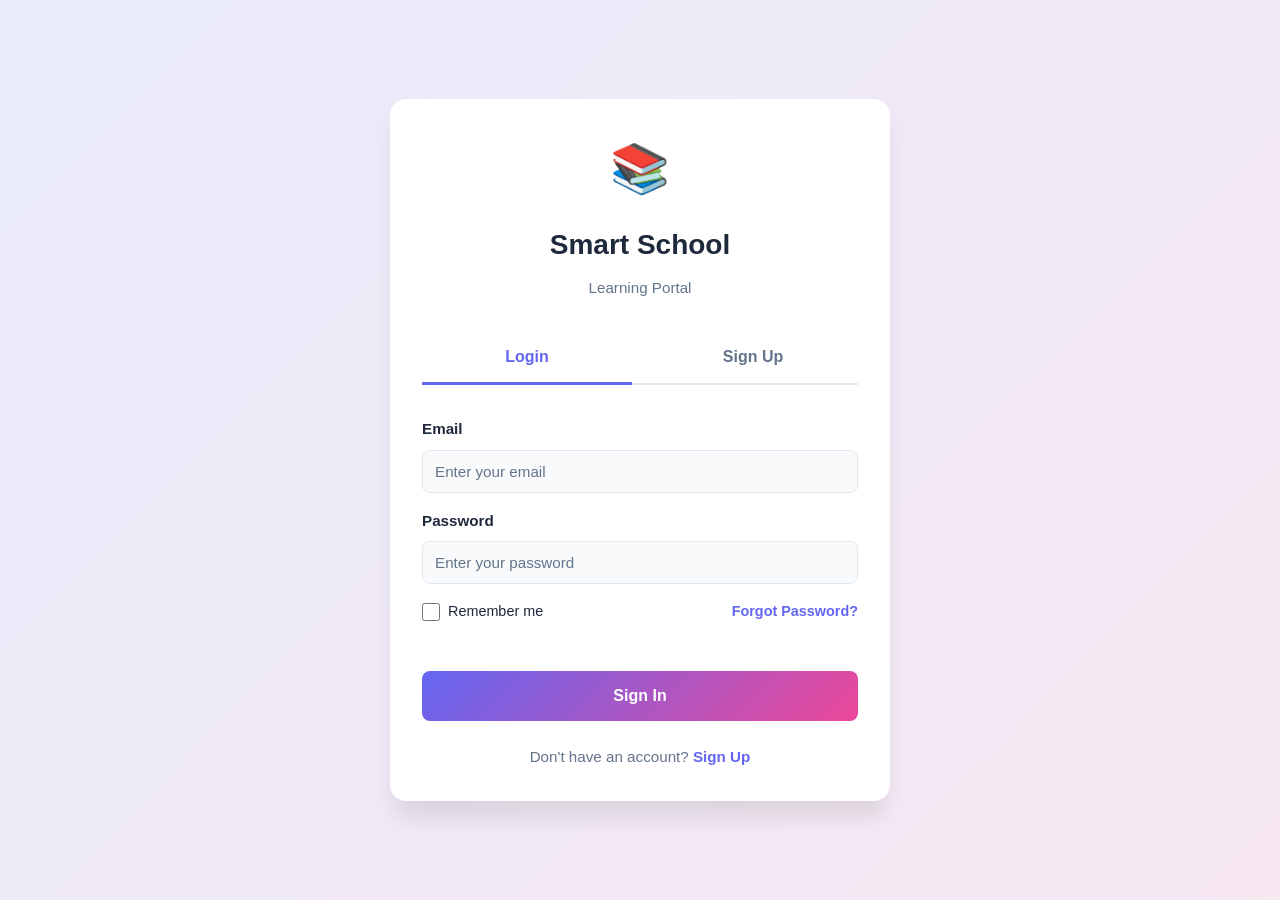
==== index.html @ 907ac9b9 "Add files via upload" ====
<!DOCTYPE html>
<html lang="en">
<head>
    <meta charset="UTF-8">
    <meta name="viewport" content="width=device-width, initial-scale=1.0">
    <title>Smart School Learning Portal</title>
    
    <!-- CSS Files -->
    <link rel="stylesheet" href="css/main.css">
    <link rel="stylesheet" href="css/theme.css">
    <link rel="stylesheet" href="css/animation.css">
    <link rel="stylesheet" href="css/responsive.css">
    <link rel="stylesheet" href="css/gallery.css">
    <link rel="stylesheet" href="css/games.css">
    <link rel="stylesheet" href="css/login.css">
</head>
<body class="theme-light">
    <!-- Header -->
    <header>
        <div class="header-container">
            <a href="index.html" class="logo-section">
                <div class="logo-icon">📚</div>
                <h1 data-i18n="header.schoolName">Smart Learning Portal</h1>
            </a>

            <div class="header-middle">
                <input type="text" class="search-box" placeholder="Search..." data-i18n="header.search" />
            </div>

            <div class="header-selectors">
                <select class="selector" id="languageSelect" data-i18n="header.language">
                    <option value="english">English</option>
                    <option value="tamil">Tamil</option>
                    <option value="french">Français</option>
                    <option value="hindi">हिंदी</option>
                </select>
                <select class="selector" id="countrySelect" data-i18n="header.country">
                    <option value="india">India</option>
                    <option value="usa">USA</option>
                    <option value="uk">UK</option>
                </select>
                <select class="selector" id="themeSelect" data-i18n="header.theme">
                    <option value="light">Light</option>
                    <option value="dark">Dark</option>
                    <option value="school">School</option>
                    <option value="nature">Nature</option>
                    <option value="space">Space</option>
                    <option value="cartoon">Cartoon</option>
                    <option value="rainbow">Rainbow</option>
                </select>
            </div>

            <div class="header-actions">
                <button class="action-btn" data-notification title="Notifications">🔔
                    <span class="notification-badge">3</span>
                </button>
                <button class="action-btn" data-profile title="Profile">👤</button>
                <button class="action-btn" title="Settings">⚙️</button>
            </div>

            <button class="hamburger-menu">
                <span></span>
                <span></span>
                <span></span>
            </button>
        </div>
    </header>

    <!-- Main Content -->
    <main>
        <!-- Welcome Section -->
        <section class="card mb-4 animate-fade-in" style="background: linear-gradient(135deg, var(--primary-color), var(--secondary-color)); color: white;">
            <div class="flex-between">
                <div>
                    <h2 data-i18n="home.welcome">Welcome</h2>
                    <p data-i18n="home.greeting">Good Morning!</p>
                    <p data-i18n="home.quote" style="font-size: 0.95rem; margin-top: 1rem; font-style: italic;"></p>
                </div>
                <div style="font-size: 4rem;">🎓</div>
            </div>
        </section>

        <!-- Today's Stats -->
        <div class="grid-3 mb-4">
            <div class="card text-center">
                <div style="font-size: 2rem; margin-bottom: 0.5rem;">⏰</div>
                <h3 data-i18n="home.reminder">Today's Reminder</h3>
                <p style="font-size: 1.5rem; color: var(--primary-color); font-weight: 700;">5</p>
            </div>
            <div class="card text-center">
                <div style="font-size: 2rem; margin-bottom: 0.5rem;">🎮</div>
                <h3 data-i18n="home.progress">Your Progress</h3>
                <div class="progress" style="margin-top: 1rem;">
                    <div class="progress-bar" style="width: 65%;"></div>
                </div>
                <p style="font-size: 0.85rem; margin-top: 0.5rem; color: var(--text-secondary);">65%</p>
            </div>
            <div class="card text-center">
                <div style="font-size: 2rem; margin-bottom: 0.5rem;">🏆</div>
                <h3 data-i18n="cards.achievements">Achievements</h3>
                <p style="font-size: 1.5rem; color: var(--accent-color); font-weight: 700;">12</p>
            </div>
        </div>

        <!-- What Can I Do For You Section -->
        <h2 data-i18n="home.whatCanIDo" class="mb-3">What can I do for you?</h2>
        
        <div class="grid-auto">
            <!-- Quick Action Cards -->
            <div class="card stagger-item hover-lift">
                <div style="font-size: 2.5rem; margin-bottom: 1rem;">📝</div>
                <h3 data-i18n="cards.quiz">Quiz</h3>
                <p data-i18n="cards.game" style="color: var(--text-secondary); font-size: 0.9rem;">Test your knowledge</p>
                <a href="quiz.html" class="btn btn-primary" style="margin-top: 1rem; width: 100%;" data-i18n="common.start">Start</a>
            </div>

            <div class="card stagger-item hover-lift">
                <div style="font-size: 2.5rem; margin-bottom: 1rem;">🧩</div>
                <h3 data-i18n="cards.puzzle">Puzzle</h3>
                <p style="color: var(--text-secondary); font-size: 0.9rem;">Solve interesting puzzles</p>
                <a href="puzzle.html" class="btn btn-primary" style="margin-top: 1rem; width: 100%;" data-i18n="common.start">Start</a>
            </div>

            <div class="card stagger-item hover-lift">
                <div style="font-size: 2.5rem; margin-bottom: 1rem;">⚡</div>
                <h3 data-i18n="cards.rapidFire">Rapid Fire</h3>
                <p style="color: var(--text-secondary); font-size: 0.9rem;">Quick quick questions</p>
                <a href="rapidfire.html" class="btn btn-primary" style="margin-top: 1rem; width: 100%;" data-i18n="common.start">Start</a>
            </div>

            <div class="card stagger-item hover-lift">
                <div style="font-size: 2.5rem; margin-bottom: 1rem;">📷</div>
                <h3 data-i18n="cards.camera">Camera</h3>
                <p style="color: var(--text-secondary); font-size: 0.9rem;">Capture moments</p>
                <a href="camera.html" class="btn btn-primary" style="margin-top: 1rem; width: 100%;" data-i18n="common.open">Open</a>
            </div>

            <div class="card stagger-item hover-lift">
                <div style="font-size: 2.5rem; margin-bottom: 1rem;">🖼️</div>
                <h3 data-i18n="cards.gallery">Gallery</h3>
                <p style="color: var(--text-secondary); font-size: 0.9rem;">View your photos</p>
                <a href="gallery.html" class="btn btn-primary" style="margin-top: 1rem; width: 100%;" data-i18n="common.view">View</a>
            </div>

            <div class="card stagger-item hover-lift">
                <div style="font-size: 2.5rem; margin-bottom: 1rem;">📋</div>
                <h3 data-i18n="cards.reminder">Reminder</h3>
                <p style="color: var(--text-secondary); font-size: 0.9rem;">Manage tasks</p>
                <a href="reminder.html" class="btn btn-primary" style="margin-top: 1rem; width: 100%;" data-i18n="common.manage">Manage</a>
            </div>

            <div class="card stagger-item hover-lift">
                <div style="font-size: 2.5rem; margin-bottom: 1rem;">📚</div>
                <h3 data-i18n="cards.subjects">Subjects</h3>
                <p style="color: var(--text-secondary); font-size: 0.9rem;">Learn subjects</p>
                <a href="subjects.html" class="btn btn-primary" style="margin-top: 1rem; width: 100%;" data-i18n="common.explore">Explore</a>
            </div>

            <div class="card stagger-item hover-lift">
                <div style="font-size: 2.5rem; margin-bottom: 1rem;">⚙️</div>
                <h3 data-i18n="cards.settings">Settings</h3>
                <p style="color: var(--text-secondary); font-size: 0.9rem;">Customize experience</p>
                <a href="settings.html" class="btn btn-primary" style="margin-top: 1rem; width: 100%;" data-i18n="common.configure">Configure</a>
            </div>
        </div>
    </main>

    <!-- Floating Action Button -->
    <button class="fab" id="fabBtn">+</button>

    <!-- FAB Menu -->
    <div id="fabMenu" style="display: none; position: fixed; bottom: 100px; right: 20px; z-index: 40;">
        <button class="fab" style="background: rgba(99, 102, 241, 0.2); color: var(--primary-color); width: 45px; height: 45px; font-size: 1.2rem;" title="Camera">📷</button>
        <button class="fab" style="background: rgba(99, 102, 241, 0.2); color: var(--primary-color); width: 45px; height: 45px; font-size: 1.2rem; margin-top: 0.5rem;" title="Reminder">⏰</button>
        <button class="fab" style="background: rgba(99, 102, 241, 0.2); color: var(--primary-color); width: 45px; height: 45px; font-size: 1.2rem; margin-top: 0.5rem;" title="Quiz">📝</button>
    </div>

    <!-- Scripts -->
    <script src="js/utils.js"></script>
    <script src="js/validation.js"></script>
    <script src="js/storage.js"></script>
    <script src="js/app.js"></script>
    
    <script>
        // Initialize page with quote
        document.addEventListener('DOMContentLoaded', () => {
            document.querySelector('[data-i18n="home.quote"]').textContent = Utils.getRandomQuote();

            // Language selector
            document.getElementById('languageSelect').addEventListener('change', (e) => {
                if (window.portal) {
                    window.portal.applyLanguage(e.target.value);
                }
            });

            // Theme selector
            document.getElementById('themeSelect').addEventListener('change', (e) => {
                if (window.portal) {
                    window.portal.applyTheme(e.target.value);
                }
            });

            // Set current language and theme
            if (window.portal) {
                document.getElementById('languageSelect').value = window.portal.currentLanguage;
                document.getElementById('themeSelect').value = window.portal.currentTheme;
            }

            // FAB Toggle
            document.getElementById('fabBtn').addEventListener('click', () => {
                const fabMenu = document.getElementById('fabMenu');
                fabMenu.style.display = fabMenu.style.display === 'none' ? 'block' : 'none';
            });

            // Check if user is logged in
            const user = StorageManager.getUser();
            if (!user) {
                window.location.href = 'login.html';
            }
        });
    </script>
</body>
</html>
---- css/main.css ----
/* ============================================
   SMART SCHOOL LEARNING PORTAL - MAIN CSS
   ============================================ */

* {
  margin: 0;
  padding: 0;
  box-sizing: border-box;
}

:root {
  --primary-color: #6366f1;
  --secondary-color: #ec4899;
  --accent-color: #f59e0b;
  --success-color: #10b981;
  --danger-color: #ef4444;
  --warning-color: #f59e0b;
  --bg-color: #f8fafc;
  --card-bg: #ffffff;
  --text-primary: #1e293b;
  --text-secondary: #64748b;
  --border-color: #e2e8f0;
  --shadow-sm: 0 1px 2px 0 rgba(0, 0, 0, 0.05);
  --shadow-md: 0 4px 6px -1px rgba(0, 0, 0, 0.1);
  --shadow-lg: 0 10px 15px -3px rgba(0, 0, 0, 0.1);
  --shadow-xl: 0 20px 25px -5px rgba(0, 0, 0, 0.1);
  --transition: all 0.3s cubic-bezier(0.4, 0, 0.2, 1);
  --border-radius: 16px;
}

html {
  scroll-behavior: smooth;
  font-size: 16px;
}

body {
  font-family: 'Segoe UI', Tahoma, Geneva, Verdana, sans-serif;
  background-color: var(--bg-color);
  color: var(--text-primary);
  line-height: 1.6;
  overflow-x: hidden;
}

/* Scrollbar Styling */
::-webkit-scrollbar {
  width: 10px;
  height: 10px;
}

::-webkit-scrollbar-track {
  background: var(--bg-color);
}

::-webkit-scrollbar-thumb {
  background: var(--primary-color);
  border-radius: 5px;
}

::-webkit-scrollbar-thumb:hover {
  background: var(--secondary-color);
}

/* ========== Header Styles ========== */
header {
  position: sticky;
  top: 0;
  z-index: 100;
  background: linear-gradient(135deg, rgba(99, 102, 241, 0.95), rgba(236, 72, 153, 0.95));
  backdrop-filter: blur(10px);
  box-shadow: var(--shadow-lg);
  padding: 1rem 2rem;
}

.header-container {
  display: flex;
  justify-content: space-between;
  align-items: center;
  max-width: 1400px;
  margin: 0 auto;
  gap: 2rem;
}

.logo-section {
  display: flex;
  align-items: center;
  gap: 1rem;
  color: white;
  text-decoration: none;
}

.logo-section h1 {
  font-size: 1.5rem;
  font-weight: 700;
  margin: 0;
}

.logo-icon {
  width: 40px;
  height: 40px;
  background: rgba(255, 255, 255, 0.2);
  border-radius: 10px;
  display: flex;
  align-items: center;
  justify-content: center;
  font-size: 1.5rem;
}

.header-middle {
  flex: 1;
  display: flex;
  align-items: center;
  gap: 1.5rem;
}

.search-box {
  flex: 1;
  max-width: 400px;
  background: rgba(255, 255, 255, 0.15);
  border: 1px solid rgba(255, 255, 255, 0.3);
  border-radius: 8px;
  padding: 0.75rem 1rem;
  color: white;
  transition: var(--transition);
}

.search-box::placeholder {
  color: rgba(255, 255, 255, 0.7);
}

.search-box:focus {
  outline: none;
  background: rgba(255, 255, 255, 0.25);
  border-color: rgba(255, 255, 255, 0.5);
}

.header-selectors {
  display: flex;
  align-items: center;
  gap: 1rem;
  color: white;
}

.selector {
  background: rgba(255, 255, 255, 0.15);
  border: 1px solid rgba(255, 255, 255, 0.3);
  color: white;
  padding: 0.5rem 1rem;
  border-radius: 8px;
  cursor: pointer;
  transition: var(--transition);
}

.selector:hover {
  background: rgba(255, 255, 255, 0.25);
}

.header-actions {
  display: flex;
  align-items: center;
  gap: 1.5rem;
  color: white;
}

.action-btn {
  width: 40px;
  height: 40px;
  border-radius: 50%;
  background: rgba(255, 255, 255, 0.2);
  border: none;
  color: white;
  cursor: pointer;
  display: flex;
  align-items: center;
  justify-content: center;
  font-size: 1.2rem;
  transition: var(--transition);
  position: relative;
}

.action-btn:hover {
  background: rgba(255, 255, 255, 0.3);
  transform: scale(1.1);
}

.notification-badge {
  position: absolute;
  top: -5px;
  right: -5px;
  background: var(--danger-color);
  color: white;
  width: 24px;
  height: 24px;
  border-radius: 50%;
  display: flex;
  align-items: center;
  justify-content: center;
  font-size: 0.75rem;
  font-weight: 700;
}

.hamburger-menu {
  display: none;
  width: 40px;
  height: 40px;
  flex-direction: column;
  justify-content: space-around;
  cursor: pointer;
  background: rgba(255, 255, 255, 0.2);
  border: none;
  border-radius: 8px;
  color: white;
}

.hamburger-menu span {
  width: 24px;
  height: 2px;
  background: white;
  border-radius: 2px;
  transition: var(--transition);
}

/* ========== Main Content ========== */
main {
  max-width: 1400px;
  margin: 2rem auto;
  padding: 0 2rem;
}

/* ========== Card Styles ========== */
.card {
  background: var(--card-bg);
  border-radius: var(--border-radius);
  padding: 1.5rem;
  box-shadow: var(--shadow-md);
  transition: var(--transition);
  border: 1px solid var(--border-color);
  position: relative;
  overflow: hidden;
}

.card::before {
  content: '';
  position: absolute;
  top: 0;
  left: -100%;
  width: 100%;
  height: 100%;
  background: linear-gradient(90deg, transparent, rgba(255, 255, 255, 0.3), transparent);
  transition: left 0.5s ease;
}

.card:hover::before {
  left: 100%;
}

.card:hover {
  transform: translateY(-8px);
  box-shadow: var(--shadow-xl);
}

.card-title {
  font-size: 1.25rem;
  font-weight: 600;
  margin-bottom: 0.75rem;
  color: var(--text-primary);
}

.card-description {
  color: var(--text-secondary);
  font-size: 0.95rem;
  margin-bottom: 1rem;
}

.card-icon {
  font-size: 2rem;
  margin-bottom: 0.5rem;
}

/* ========== Button Styles ========== */
.btn {
  display: inline-flex;
  align-items: center;
  justify-content: center;
  gap: 0.5rem;
  padding: 0.75rem 1.5rem;
  border: none;
  border-radius: 8px;
  font-size: 0.95rem;
  font-weight: 600;
  cursor: pointer;
  transition: var(--transition);
  text-decoration: none;
}

.btn-primary {
  background: linear-gradient(135deg, var(--primary-color), var(--secondary-color));
  color: white;
  box-shadow: var(--shadow-md);
}

.btn-primary:hover {
  transform: translateY(-2px);
  box-shadow: var(--shadow-lg);
}

.btn-primary:active {
  transform: translateY(0);
}

.btn-secondary {
  background: var(--accent-color);
  color: white;
}

.btn-secondary:hover {
  background: darken(var(--accent-color), 10%);
}

.btn-outline {
  background: transparent;
  border: 2px solid var(--primary-color);
  color: var(--primary-color);
}

.btn-outline:hover {
  background: var(--primary-color);
  color: white;
}

.btn-danger {
  background: var(--danger-color);
  color: white;
}

.btn-danger:hover {
  background: darken(var(--danger-color), 10%);
}

.btn-success {
  background: var(--success-color);
  color: white;
}

.btn-success:hover {
  background: darken(var(--success-color), 10%);
}

.btn-disabled {
  background: var(--border-color);
  color: var(--text-secondary);
  cursor: not-allowed;
  opacity: 0.6;
}

/* ========== Input Styles ========== */
input, textarea, select {
  font-family: inherit;
  padding: 0.75rem;
  border: 1px solid var(--border-color);
  border-radius: 8px;
  transition: var(--transition);
  font-size: 0.95rem;
}

input:focus, textarea:focus, select:focus {
  outline: none;
  border-color: var(--primary-color);
  box-shadow: 0 0 0 3px rgba(99, 102, 241, 0.1);
}

input::placeholder, textarea::placeholder {
  color: var(--text-secondary);
}

/* ========== Grid Layouts ========== */
.grid-auto {
  display: grid;
  grid-template-columns: repeat(auto-fill, minmax(300px, 1fr));
  gap: 2rem;
}

.grid-2 {
  display: grid;
  grid-template-columns: repeat(2, 1fr);
  gap: 2rem;
}

.grid-3 {
  display: grid;
  grid-template-columns: repeat(3, 1fr);
  gap: 2rem;
}

.grid-4 {
  display: grid;
  grid-template-columns: repeat(4, 1fr);
  gap: 2rem;
}

/* ========== Flexbox Utilities ========== */
.flex-center {
  display: flex;
  align-items: center;
  justify-content: center;
}

.flex-between {
  display: flex;
  align-items: center;
  justify-content: space-between;
}

.flex-col {
  display: flex;
  flex-direction: column;
}

.gap-1 { gap: 0.5rem; }
.gap-2 { gap: 1rem; }
.gap-3 { gap: 1.5rem; }
.gap-4 { gap: 2rem; }

/* ========== Spacing Utilities ========== */
.mt-1 { margin-top: 0.5rem; }
.mt-2 { margin-top: 1rem; }
.mt-3 { margin-top: 1.5rem; }
.mt-4 { margin-top: 2rem; }

.mb-1 { margin-bottom: 0.5rem; }
.mb-2 { margin-bottom: 1rem; }
.mb-3 { margin-bottom: 1.5rem; }
.mb-4 { margin-bottom: 2rem; }

.p-1 { padding: 0.5rem; }
.p-2 { padding: 1rem; }
.p-3 { padding: 1.5rem; }
.p-4 { padding: 2rem; }

/* ========== Text Utilities ========== */
.text-center { text-align: center; }
.text-left { text-align: left; }
.text-right { text-align: right; }

.font-bold { font-weight: 700; }
.font-semibold { font-weight: 600; }
.font-medium { font-weight: 500; }

.text-sm { font-size: 0.875rem; }
.text-base { font-size: 1rem; }
.text-lg { font-size: 1.125rem; }
.text-xl { font-size: 1.25rem; }
.text-2xl { font-size: 1.5rem; }

.text-primary { color: var(--text-primary); }
.text-secondary { color: var(--text-secondary); }

/* ========== Container ========== */
.container {
  max-width: 1400px;
  margin: 0 auto;
  padding: 0 2rem;
}

/* ========== Loading Skeleton ========== */
.skeleton {
  background: linear-gradient(90deg, var(--border-color), var(--bg-color), var(--border-color));
  background-size: 200% 100%;
  animation: skeleton-loading 2s infinite;
  border-radius: 8px;
}

@keyframes skeleton-loading {
  0% { background-position: 200% 0; }
  100% { background-position: -200% 0; }
}

/* ========== Badge & Pills ========== */
.badge {
  display: inline-flex;
  align-items: center;
  justify-content: center;
  padding: 0.25rem 0.75rem;
  border-radius: 20px;
  font-size: 0.75rem;
  font-weight: 600;
  white-space: nowrap;
}

.badge-primary {
  background: rgba(99, 102, 241, 0.1);
  color: var(--primary-color);
}

.badge-success {
  background: rgba(16, 185, 129, 0.1);
  color: var(--success-color);
}

.badge-warning {
  background: rgba(245, 158, 11, 0.1);
  color: var(--warning-color);
}

.badge-danger {
  background: rgba(239, 68, 68, 0.1);
  color: var(--danger-color);
}

/* ========== Floating Action Button ========== */
.fab {
  width: 60px;
  height: 60px;
  border-radius: 50%;
  background: linear-gradient(135deg, var(--primary-color), var(--secondary-color));
  color: white;
  border: none;
  cursor: pointer;
  display: flex;
  align-items: center;
  justify-content: center;
  font-size: 1.5rem;
  box-shadow: var(--shadow-lg);
  position: fixed;
  bottom: 2rem;
  right: 2rem;
  z-index: 50;
  transition: var(--transition);
}

.fab:hover {
  transform: scale(1.1) translateY(-4px);
  box-shadow: var(--shadow-xl);
}

.fab:active {
  transform: scale(0.95);
}

/* ========== Modal ========== */
.modal {
  display: none;
  position: fixed;
  top: 0;
  left: 0;
  width: 100%;
  height: 100%;
  background: rgba(0, 0, 0, 0.5);
  z-index: 200;
  align-items: center;
  justify-content: center;
}

.modal.active {
  display: flex;
}

.modal-content {
  background: white;
  border-radius: var(--border-radius);
  padding: 2rem;
  max-width: 500px;
  width: 90%;
  box-shadow: var(--shadow-xl);
  position: relative;
  animation: modalSlideIn 0.3s ease;
}

@keyframes modalSlideIn {
  from {
    transform: translateY(-50px);
    opacity: 0;
  }
  to {
    transform: translateY(0);
    opacity: 1;
  }
}

.modal-header {
  display: flex;
  justify-content: space-between;
  align-items: center;
  margin-bottom: 1.5rem;
}

.modal-title {
  font-size: 1.5rem;
  font-weight: 700;
}

.modal-close {
  background: none;
  border: none;
  font-size: 1.5rem;
  cursor: pointer;
  color: var(--text-secondary);
  transition: var(--transition);
}

.modal-close:hover {
  color: var(--text-primary);
  transform: rotate(90deg);
}

/* ========== Responsive Tables ========== */
table {
  width: 100%;
  border-collapse: collapse;
  background: white;
  border-radius: var(--border-radius);
  overflow: hidden;
}

thead {
  background: var(--bg-color);
  font-weight: 600;
}

td, th {
  padding: 1rem;
  text-align: left;
  border-bottom: 1px solid var(--border-color);
}

tbody tr:hover {
  background: rgba(99, 102, 241, 0.05);
}

/* ========== Progress Bar ========== */
.progress {
  width: 100%;
  height: 8px;
  background: var(--border-color);
  border-radius: 4px;
  overflow: hidden;
}

.progress-bar {
  height: 100%;
  background: linear-gradient(90deg, var(--primary-color), var(--secondary-color));
  transition: width 0.3s ease;
  border-radius: 4px;
}

/* ========== Alerts ========== */
.alert {
  padding: 1rem;
  border-radius: 8px;
  margin-bottom: 1rem;
  display: flex;
  gap: 1rem;
  align-items: center;
}

.alert-info {
  background: rgba(59, 130, 246, 0.1);
  color: #1e40af;
  border-left: 4px solid #3b82f6;
}

.alert-success {
  background: rgba(16, 185, 129, 0.1);
  color: #065f46;
  border-left: 4px solid var(--success-color);
}

.alert-warning {
  background: rgba(245, 158, 11, 0.1);
  color: #7c2d12;
  border-left: 4px solid var(--warning-color);
}

.alert-danger {
  background: rgba(239, 68, 68, 0.1);
  color: #7f1d1d;
  border-left: 4px solid var(--danger-color);
}

/* ========== Hidden Elements ========== */
.hidden {
  display: none !important;
}

.invisible {
  visibility: hidden;
}

.sr-only {
  position: absolute;
  width: 1px;
  height: 1px;
  padding: 0;
  margin: -1px;
  overflow: hidden;
  clip: rect(0, 0, 0, 0);
  white-space: nowrap;
  border-width: 0;
}
---- css/theme.css ----
/* ============================================
   THEME COLORS AND STYLES
   ============================================ */

/* ========== LIGHT THEME (Default) ========== */
:root.theme-light {
  --primary-color: #6366f1;
  --secondary-color: #ec4899;
  --accent-color: #f59e0b;
  --success-color: #10b981;
  --danger-color: #ef4444;
  --warning-color: #f59e0b;
  --bg-color: #f8fafc;
  --card-bg: #ffffff;
  --text-primary: #1e293b;
  --text-secondary: #64748b;
  --border-color: #e2e8f0;
}

/* ========== DARK THEME ========== */
:root.theme-dark {
  --primary-color: #818cf8;
  --secondary-color: #f472b6;
  --accent-color: #fbbf24;
  --success-color: #34d399;
  --danger-color: #f87171;
  --warning-color: #fbbf24;
  --bg-color: #0f172a;
  --card-bg: #1e293b;
  --text-primary: #f1f5f9;
  --text-secondary: #cbd5e1;
  --border-color: #334155;
}

body.theme-dark {
  background: var(--bg-color);
  color: var(--text-primary);
}

body.theme-dark header {
  background: linear-gradient(135deg, rgba(129, 140, 248, 0.95), rgba(244, 114, 182, 0.95));
}

body.theme-dark .card {
  background: var(--card-bg);
  border-color: var(--border-color);
}

body.theme-dark input,
body.theme-dark textarea,
body.theme-dark select {
  background: rgba(255, 255, 255, 0.05);
  color: var(--text-primary);
  border-color: var(--border-color);
}

body.theme-dark input::placeholder,
body.theme-dark textarea::placeholder {
  color: var(--text-secondary);
}

/* ========== SCHOOL THEME (Blue + Yellow) ========== */
:root.theme-school {
  --primary-color: #0066cc;
  --secondary-color: #ffc107;
  --accent-color: #ffb300;
  --success-color: #00cc00;
  --danger-color: #ff0000;
  --warning-color: #ffc107;
  --bg-color: #f0f4f8;
  --card-bg: #ffffff;
  --text-primary: #003366;
  --text-secondary: #666666;
  --border-color: #cce0ff;
}

body.theme-school {
  background: linear-gradient(135deg, #f0f4f8, #e3f2fd);
}

body.theme-school header {
  background: linear-gradient(135deg, #0066cc, #0051a3);
}

/* ========== NATURE THEME (Green) ========== */
:root.theme-nature {
  --primary-color: #16a34a;
  --secondary-color: #84cc16;
  --accent-color: #65a30d;
  --success-color: #22c55e;
  --danger-color: #dc2626;
  --warning-color: #eab308;
  --bg-color: #f0fdf4;
  --card-bg: #ffffff;
  --text-primary: #14532d;
  --text-secondary: #4b5563;
  --border-color: #bbf7d0;
}

body.theme-nature {
  background: linear-gradient(135deg, #f0fdf4, #dcfce7);
}

body.theme-nature header {
  background: linear-gradient(135deg, #16a34a, #15803d);
  position: relative;
}

body.theme-nature header::before {
  content: '';
  position: absolute;
  top: 0;
  left: 0;
  right: 0;
  bottom: 0;
  background: radial-gradient(circle at 20% 50%, rgba(34, 197, 94, 0.3), transparent),
              radial-gradient(circle at 80% 80%, rgba(132, 204, 22, 0.2), transparent);
  pointer-events: none;
}

/* ========== SPACE THEME (Dark Blue + Stars) ========== */
:root.theme-space {
  --primary-color: #0ea5e9;
  --secondary-color: #06b6d4;
  --accent-color: #22d3ee;
  --success-color: #06b6d4;
  --danger-color: #f87171;
  --warning-color: #fbbf24;
  --bg-color: #0c2340;
  --card-bg: #1a365d;
  --text-primary: #e0f2fe;
  --text-secondary: #bae6fd;
  --border-color: #0369a1;
}

body.theme-space {
  background: linear-gradient(135deg, #0c2340, #1a365d);
  position: relative;
}

body.theme-space header {
  background: linear-gradient(135deg, #0ea5e9, #06b6d4);
}

/* Animated stars for space theme */
body.theme-space::before {
  content: '';
  position: fixed;
  top: 0;
  left: 0;
  width: 100%;
  height: 100%;
  background-image: 
    radial-gradient(2px 2px at 20px 30px, white, rgba(0,0,0,0)),
    radial-gradient(2px 2px at 60px 70px, white, rgba(0,0,0,0)),
    radial-gradient(1px 1px at 50px 50px, white, rgba(0,0,0,0)),
    radial-gradient(1px 1px at 130px 80px, white, rgba(0,0,0,0)),
    radial-gradient(2px 2px at 90px 10px, white, rgba(0,0,0,0));
  background-repeat: repeat;
  background-size: 200px 200px;
  pointer-events: none;
  z-index: 1;
  animation: twinkling 3s ease-in-out infinite;
}

@keyframes twinkling {
  0%, 100% { opacity: 0.1; }
  50% { opacity: 0.9; }
}

/* ========== CARTOON THEME (Bright Colors) ========== */
:root.theme-cartoon {
  --primary-color: #ff006e;
  --secondary-color: #00f5ff;
  --accent-color: #ffbe0b;
  --success-color: #8338ec;
  --danger-color: #ff006e;
  --warning-color: #ffbe0b;
  --bg-color: #fffacd;
  --card-bg: #ffffff;
  --text-primary: #ff006e;
  --text-secondary: #00f5ff;
  --border-color: #ffbe0b;
}

body.theme-cartoon {
  background: linear-gradient(135deg, #fffacd, #ffd60a);
}

body.theme-cartoon header {
  background: linear-gradient(135deg, #ff006e, #00f5ff);
}

body.theme-cartoon .card {
  border: 3px solid var(--border-color);
  box-shadow: 4px 4px 0px rgba(255, 190, 11, 0.3);
}

body.theme-cartoon .btn-primary {
  box-shadow: 4px 4px 0px rgba(255, 0, 110, 0.3);
}

/* ========== RAINBOW KIDS THEME ========== */
:root.theme-rainbow {
  --primary-color: #ff0080;
  --secondary-color: #ff8c00;
  --accent-color: #40e0d0;
  --success-color: #00ff00;
  --danger-color: #ff0000;
  --warning-color: #ff8c00;
  --bg-color: #fff5f7;
  --card-bg: #ffffff;
  --text-primary: #ff0080;
  --text-secondary: #ff8c00;
  --border-color: #40e0d0;
}

body.theme-rainbow {
  background: linear-gradient(135deg, 
    #ff0080 0%,
    #ff8c00 25%,
    #40e0d0 50%,
    #0080ff 75%,
    #ff0080 100%);
  background-size: 400% 400%;
  animation: gradientShift 15s ease infinite;
}

@keyframes gradientShift {
  0% { background-position: 0% 50%; }
  50% { background-position: 100% 50%; }
  100% { background-position: 0% 50%; }
}

body.theme-rainbow header {
  background: linear-gradient(90deg, 
    #ff0080,
    #ff8c00,
    #40e0d0,
    #0080ff);
}

/* ========== HIGH CONTRAST THEME ========== */
:root.theme-highcontrast {
  --primary-color: #000000;
  --secondary-color: #ffff00;
  --accent-color: #ffff00;
  --success-color: #00ff00;
  --danger-color: #ff0000;
  --warning-color: #ffff00;
  --bg-color: #ffffff;
  --card-bg: #ffffff;
  --text-primary: #000000;
  --text-secondary: #000000;
  --border-color: #000000;
}

body.theme-highcontrast {
  background: white;
}

body.theme-highcontrast * {
  border-width: 2px !important;
  border-color: black !important;
}

body.theme-highcontrast .card {
  border: 3px solid black;
}

body.theme-highcontrast .btn-primary {
  border: 3px solid black;
}

/* ========== THEME-SPECIFIC CARD STYLES ========== */
body.theme-nature .card {
  border: 2px solid var(--primary-color);
  background: linear-gradient(135deg, rgba(255,255,255,0.95), rgba(240, 253, 244, 0.95));
}

body.theme-space .card {
  border: 1px solid var(--primary-color);
  background: linear-gradient(135deg, rgba(26, 54, 93, 0.95), rgba(12, 35, 64, 0.95));
  box-shadow: 0 0 20px rgba(6, 182, 212, 0.3);
}

body.theme-space .card:hover {
  box-shadow: 0 0 30px rgba(6, 182, 212, 0.6);
}

body.theme-cartoon .card {
  background: linear-gradient(135deg, #ffffff, #fffacd);
}

body.theme-rainbow .card {
  border: 2px solid var(--primary-color);
  background: linear-gradient(135deg, rgba(255,255,255,0.98), rgba(255,255,255,0.98));
  box-shadow: 0 4px 15px rgba(255, 0, 128, 0.2);
}

/* ========== FONT SIZE ADJUSTMENTS ========== */
body.font-small {
  font-size: 14px;
}

body.font-medium {
  font-size: 16px;
}

body.font-large {
  font-size: 18px;
}

body.font-xlarge {
  font-size: 20px;
}

/* ========== ANIMATION SETTINGS ========== */
body.animations-disabled * {
  animation: none !important;
  transition: none !important;
}

/* ========== ACCESSIBILITY ========== */
body.high-contrast {
  filter: contrast(1.5);
}

body.reduced-motion {
  --transition: none;
}

@media (prefers-reduced-motion: reduce) {
  * {
    animation-duration: 0.01ms !important;
    animation-iteration-count: 1 !important;
    transition-duration: 0.01ms !important;
  }
}

/* ========== FOCUS INDICATORS ========== */
:focus-visible {
  outline: 3px solid var(--primary-color);
  outline-offset: 2px;
}

button:focus-visible,
a:focus-visible {
  outline: 3px dashed var(--primary-color);
  outline-offset: 2px;
}
---- css/animation.css ----
/* ============================================
   ANIMATIONS AND TRANSITIONS
   ============================================ */

/* ========== FADE ANIMATIONS ========== */
@keyframes fadeIn {
  from {
    opacity: 0;
  }
  to {
    opacity: 1;
  }
}

@keyframes fadeOut {
  from {
    opacity: 1;
  }
  to {
    opacity: 0;
  }
}

@keyframes fadeInUp {
  from {
    opacity: 0;
    transform: translateY(20px);
  }
  to {
    opacity: 1;
    transform: translateY(0);
  }
}

@keyframes fadeInDown {
  from {
    opacity: 0;
    transform: translateY(-20px);
  }
  to {
    opacity: 1;
    transform: translateY(0);
  }
}

@keyframes fadeInLeft {
  from {
    opacity: 0;
    transform: translateX(-20px);
  }
  to {
    opacity: 1;
    transform: translateX(0);
  }
}

@keyframes fadeInRight {
  from {
    opacity: 0;
    transform: translateX(20px);
  }
  to {
    opacity: 1;
    transform: translateX(0);
  }
}

/* ========== SLIDE ANIMATIONS ========== */
@keyframes slideInLeft {
  from {
    transform: translateX(-100%);
  }
  to {
    transform: translateX(0);
  }
}

@keyframes slideInRight {
  from {
    transform: translateX(100%);
  }
  to {
    transform: translateX(0);
  }
}

@keyframes slideInUp {
  from {
    transform: translateY(100%);
  }
  to {
    transform: translateY(0);
  }
}

@keyframes slideInDown {
  from {
    transform: translateY(-100%);
  }
  to {
    transform: translateY(0);
  }
}

/* ========== SCALE ANIMATIONS ========== */
@keyframes scaleIn {
  from {
    opacity: 0;
    transform: scale(0.95);
  }
  to {
    opacity: 1;
    transform: scale(1);
  }
}

@keyframes scaleOut {
  from {
    opacity: 1;
    transform: scale(1);
  }
  to {
    opacity: 0;
    transform: scale(0.95);
  }
}

@keyframes scalePulse {
  0%, 100% {
    transform: scale(1);
  }
  50% {
    transform: scale(1.05);
  }
}

/* ========== RIPPLE ANIMATION ========== */
@keyframes ripple {
  0% {
    transform: scale(0);
    opacity: 1;
  }
  100% {
    transform: scale(4);
    opacity: 0;
  }
}

.ripple-effect {
  position: relative;
  overflow: hidden;
}

.ripple-effect::after {
  content: '';
  position: absolute;
  top: 50%;
  left: 50%;
  width: 5px;
  height: 5px;
  background: rgba(255, 255, 255, 0.5);
  border-radius: 50%;
  transform: translate(-50%, -50%);
  animation: ripple 0.6s ease-out;
}

/* ========== BUTTON GLOW ANIMATION ========== */
@keyframes buttonGlow {
  0%, 100% {
    box-shadow: 0 0 5px rgba(99, 102, 241, 0.3);
  }
  50% {
    box-shadow: 0 0 20px rgba(99, 102, 241, 0.8);
  }
}

.btn-glow {
  animation: buttonGlow 2s ease-in-out infinite;
}

/* ========== CARD TILT ANIMATION ========== */
@keyframes cardTilt {
  0%, 100% {
    transform: perspective(1000px) rotateX(0deg) rotateY(0deg);
  }
  25% {
    transform: perspective(1000px) rotateX(5deg) rotateY(5deg);
  }
  50% {
    transform: perspective(1000px) rotateX(-5deg) rotateY(-5deg);
  }
  75% {
    transform: perspective(1000px) rotateX(5deg) rotateY(-5deg);
  }
}

.card-tilt {
  animation: cardTilt 3s ease-in-out infinite;
}

/* ========== GLASS MORPHISM ANIMATION ========== */
@keyframes glassShimmer {
  0%, 100% {
    opacity: 0.8;
  }
  50% {
    opacity: 1;
  }
}

.glass-effect {
  background: rgba(255, 255, 255, 0.1);
  backdrop-filter: blur(10px);
  border: 1px solid rgba(255, 255, 255, 0.2);
  animation: glassShimmer 3s ease-in-out infinite;
}

/* ========== FLOATING ANIMATION ========== */
@keyframes floating {
  0%, 100% {
    transform: translateY(0px);
  }
  50% {
    transform: translateY(-10px);
  }
}

.floating {
  animation: floating 3s ease-in-out infinite;
}

/* ========== BOUNCE ANIMATION ========== */
@keyframes bounce {
  0%, 100% {
    transform: translateY(0);
  }
  50% {
    transform: translateY(-20px);
  }
}

.bounce {
  animation: bounce 1s ease-in-out infinite;
}

/* ========== HEARTBEAT ANIMATION ========== */
@keyframes heartbeat {
  0%, 100% {
    transform: scale(1);
  }
  14% {
    transform: scale(1.3);
  }
  28% {
    transform: scale(1);
  }
  42% {
    transform: scale(1.3);
  }
  70% {
    transform: scale(1);
  }
}

.heartbeat {
  animation: heartbeat 1.3s ease-in-out infinite;
}

/* ========== SPIN/ROTATION ANIMATION ========== */
@keyframes spin {
  0% {
    transform: rotate(0deg);
  }
  100% {
    transform: rotate(360deg);
  }
}

.spin {
  animation: spin 1s linear infinite;
}

@keyframes spinReverse {
  0% {
    transform: rotate(360deg);
  }
  100% {
    transform: rotate(0deg);
  }
}

.spin-reverse {
  animation: spinReverse 1s linear infinite;
}

/* ========== SHAKE ANIMATION ========== */
@keyframes shake {
  0%, 100% {
    transform: translateX(0);
  }
  25% {
    transform: translateX(-5px);
  }
  75% {
    transform: translateX(5px);
  }
}

.shake {
  animation: shake 0.5s ease-in-out;
}

/* ========== GRADIENT ANIMATION ========== */
@keyframes gradientFlow {
  0% {
    background-position: 0% 50%;
  }
  50% {
    background-position: 100% 50%;
  }
  100% {
    background-position: 0% 50%;
  }
}

.gradient-flow {
  background-size: 200% 200%;
  animation: gradientFlow 3s ease infinite;
}

/* ========== ANIMATED BACKGROUND ========== */
@keyframes backgroundShift {
  0%, 100% {
    background-position: 0% 50%;
  }
  50% {
    background-position: 100% 50%;
  }
}

.animated-bg {
  background-size: 200% 200%;
  animation: backgroundShift 15s ease infinite;
}

/* ========== MOVING CLOUDS ANIMATION ========== */
@keyframes moveCloud1 {
  0% {
    transform: translateX(0);
  }
  100% {
    transform: translateX(100px);
  }
}

@keyframes moveCloud2 {
  0% {
    transform: translateX(0);
  }
  100% {
    transform: translateX(-100px);
  }
}

.cloud-1 {
  animation: moveCloud1 20s linear infinite;
}

.cloud-2 {
  animation: moveCloud2 30s linear infinite;
}

/* ========== FLOATING SHAPES ANIMATION ========== */
@keyframes floatShape {
  0%, 100% {
    transform: translateY(0px) rotate(0deg);
  }
  25% {
    transform: translateY(-20px) rotate(90deg);
  }
  50% {
    transform: translateY(-40px) rotate(180deg);
  }
  75% {
    transform: translateY(-20px) rotate(270deg);
  }
}

.float-shape {
  animation: floatShape 8s ease-in-out infinite;
}

/* ========== CONFETTI ANIMATION ========== */
@keyframes confettiFall {
  to {
    transform: translateY(100vh) rotate(360deg);
    opacity: 0;
  }
}

.confetti {
  animation: confettiFall 3s ease-in forwards;
}

/* ========== STARS AT NIGHT ========== */
@keyframes starTwinkle {
  0%, 100% {
    opacity: 0.3;
  }
  50% {
    opacity: 1;
  }
}

.star-twinkle {
  animation: starTwinkle 1s ease-in-out infinite;
}

/* ========== ANIMATED ICONS ========== */
@keyframes iconBounce {
  0%, 100% {
    transform: translateY(0);
  }
  50% {
    transform: translateY(-5px);
  }
}

.icon-bounce {
  animation: iconBounce 0.6s ease-in-out infinite;
}

@keyframes iconPulse {
  0%, 100% {
    transform: scale(1);
  }
  50% {
    transform: scale(1.2);
  }
}

.icon-pulse {
  animation: iconPulse 2s ease-in-out infinite;
}

@keyframes iconSpin {
  0% {
    transform: rotate(0deg);
  }
  100% {
    transform: rotate(360deg);
  }
}

.icon-spin {
  animation: iconSpin 1s linear infinite;
}

@keyframes iconFlip {
  0% {
    transform: rotateY(0deg);
  }
  100% {
    transform: rotateY(360deg);
  }
}

.icon-flip {
  animation: iconFlip 1s linear infinite;
}

/* ========== LOADING ANIMATIONS ========== */
@keyframes loadingBars {
  0%, 100% {
    height: 10px;
    opacity: 0.6;
  }
  50% {
    height: 30px;
    opacity: 1;
  }
}

.loading-bar {
  display: inline-block;
  width: 4px;
  height: 20px;
  margin: 0 3px;
  background: var(--primary-color);
  border-radius: 2px;
  animation: loadingBars 0.6s ease-in-out infinite;
}

.loading-bar:nth-child(2) {
  animation-delay: 0.2s;
}

.loading-bar:nth-child(3) {
  animation-delay: 0.4s;
}

/* ========== SKELETON LOADER ========== */
@keyframes skeletonLoading {
  0% {
    background-position: -1000px 0;
  }
  100% {
    background-position: 1000px 0;
  }
}

.skeleton-loader {
  background: linear-gradient(90deg, var(--border-color) 25%, rgba(255, 255, 255, 0.5) 50%, var(--border-color) 75%);
  background-size: 1000px 100%;
  animation: skeletonLoading 2s infinite;
  border-radius: 8px;
}

/* ========== PAGE TRANSITIONS ========== */
@keyframes pageTransitionIn {
  from {
    opacity: 0;
    transform: translateY(20px);
  }
  to {
    opacity: 1;
    transform: translateY(0);
  }
}

@keyframes pageTransitionOut {
  from {
    opacity: 1;
    transform: translateY(0);
  }
  to {
    opacity: 0;
    transform: translateY(-20px);
  }
}

main {
  animation: pageTransitionIn 0.3s ease;
}

/* ========== HOVER EFFECTS ========== */
.hover-lift:hover {
  transform: translateY(-5px);
}

.hover-glow:hover {
  box-shadow: 0 0 30px rgba(99, 102, 241, 0.4);
}

.hover-scale:hover {
  transform: scale(1.05);
}

.hover-rotate:hover {
  transform: rotate(2deg);
}

.hover-shadow:hover {
  box-shadow: var(--shadow-xl);
}

.hover-brightness:hover {
  filter: brightness(1.1);
}

/* ========== TEXT ANIMATIONS ========== */
@keyframes textGlow {
  0%, 100% {
    text-shadow: 0 0 5px rgba(99, 102, 241, 0.3);
  }
  50% {
    text-shadow: 0 0 20px rgba(99, 102, 241, 0.8);
  }
}

.text-glow {
  animation: textGlow 2s ease-in-out infinite;
}

@keyframes typewriter {
  from {
    width: 0;
    border-right: 2px solid var(--primary-color);
  }
  to {
    width: 100%;
    border-right: 2px solid transparent;
  }
}

.typewriter {
  animation: typewriter 4s steps(40, end) 1s 1 normal both;
  overflow: hidden;
  white-space: nowrap;
}

/* ========== STAGGERED ANIMATIONS ========== */
.stagger-item {
  animation: fadeInUp 0.5s ease;
}

.stagger-item:nth-child(1) { animation-delay: 0s; }
.stagger-item:nth-child(2) { animation-delay: 0.1s; }
.stagger-item:nth-child(3) { animation-delay: 0.2s; }
.stagger-item:nth-child(4) { animation-delay: 0.3s; }
.stagger-item:nth-child(5) { animation-delay: 0.4s; }
.stagger-item:nth-child(6) { animation-delay: 0.5s; }

/* ========== UTILITY CLASSES ========== */
.animate-fade-in {
  animation: fadeIn 0.5s ease;
}

.animate-fade-out {
  animation: fadeOut 0.5s ease;
}

.animate-slide-in-left {
  animation: slideInLeft 0.5s ease;
}

.animate-slide-in-right {
  animation: slideInRight 0.5s ease;
}

.animate-scale-in {
  animation: scaleIn 0.5s ease;
}

.animate-bounce {
  animation: bounce 1s ease-in-out infinite;
}

.animate-spin {
  animation: spin 1s linear infinite;
}

.animate-pulse {
  animation: scalePulse 2s ease-in-out infinite;
}
---- css/responsive.css ----
/* ============================================
   RESPONSIVE DESIGN - MEDIA QUERIES
   ============================================ */

/* ========== DESKTOP (1920px and above) ========== */
@media (min-width: 1920px) {
  html {
    font-size: 18px;
  }

  .container {
    max-width: 1600px;
  }

  main {
    margin: 3rem auto;
    padding: 0 3rem;
  }

  .grid-auto {
    grid-template-columns: repeat(auto-fill, minmax(350px, 1fr));
  }

  header {
    padding: 1.5rem 3rem;
  }
}

/* ========== LAPTOP (1440px to 1919px) ========== */
@media (min-width: 1440px) and (max-width: 1919px) {
  .grid-4 {
    grid-template-columns: repeat(4, 1fr);
  }
}

/* ========== LARGE DESKTOP (1024px to 1439px) ========== */
@media (min-width: 1024px) and (max-width: 1439px) {
  .grid-4 {
    grid-template-columns: repeat(3, 1fr);
  }

  .grid-auto {
    grid-template-columns: repeat(auto-fill, minmax(280px, 1fr));
  }

  main {
    margin: 2rem auto;
    padding: 0 2rem;
  }
}

/* ========== TABLET LANDSCAPE (900px to 1023px) ========== */
@media (min-width: 900px) and (max-width: 1023px) {
  html {
    font-size: 15px;
  }

  .grid-3,
  .grid-4 {
    grid-template-columns: repeat(2, 1fr);
  }

  .grid-auto {
    grid-template-columns: repeat(auto-fill, minmax(250px, 1fr));
  }

  .header-middle {
    flex: 1;
    gap: 1rem;
  }

  .search-box {
    max-width: 300px;
  }

  .selector {
    padding: 0.5rem 0.75rem;
    font-size: 0.9rem;
  }

  .header-selectors {
    gap: 0.5rem;
  }

  header {
    padding: 1rem 1.5rem;
  }

  .header-container {
    gap: 1.5rem;
  }

  .fab {
    bottom: 1.5rem;
    right: 1.5rem;
    width: 55px;
    height: 55px;
  }
}

/* ========== TABLET PORTRAIT (768px to 899px) ========== */
@media (min-width: 768px) and (max-width: 899px) {
  html {
    font-size: 14px;
  }

  .grid-3,
  .grid-4,
  .grid-2 {
    grid-template-columns: repeat(2, 1fr);
  }

  .grid-auto {
    grid-template-columns: repeat(auto-fill, minmax(200px, 1fr));
  }

  main {
    margin: 1.5rem auto;
    padding: 0 1.5rem;
  }

  header {
    padding: 0.75rem 1.5rem;
  }

  .header-container {
    gap: 1rem;
    flex-wrap: wrap;
  }

  .header-middle {
    width: 100%;
    order: 3;
    gap: 0.75rem;
  }

  .search-box {
    max-width: 100%;
  }

  .header-selectors {
    gap: 0.5rem;
    order: 2;
  }

  .header-actions {
    gap: 1rem;
  }

  .action-btn {
    width: 35px;
    height: 35px;
    font-size: 1rem;
  }

  .selector {
    padding: 0.4rem 0.6rem;
    font-size: 0.85rem;
  }

  .card {
    padding: 1.25rem;
  }

  .btn {
    padding: 0.65rem 1.25rem;
    font-size: 0.9rem;
  }

  .fab {
    width: 50px;
    height: 50px;
    font-size: 1.25rem;
    bottom: 1rem;
    right: 1rem;
  }

  .modal-content {
    max-width: 90%;
    padding: 1.5rem;
  }
}

/* ========== MOBILE LANDSCAPE (576px to 767px) ========== */
@media (min-width: 576px) and (max-width: 767px) {
  html {
    font-size: 13px;
  }

  .grid-auto,
  .grid-2,
  .grid-3,
  .grid-4 {
    grid-template-columns: repeat(2, 1fr);
    gap: 1rem;
  }

  main {
    margin: 1rem auto;
    padding: 0 1rem;
  }

  header {
    padding: 0.75rem 1rem;
  }

  .header-container {
    flex-wrap: wrap;
    gap: 0.5rem;
  }

  .logo-section h1 {
    font-size: 1.25rem;
  }

  .logo-icon {
    width: 35px;
    height: 35px;
  }

  .search-box {
    display: none;
  }

  .hamburger-menu {
    display: flex;
  }

  .header-middle {
    display: none;
  }

  .header-selectors {
    gap: 0.25rem;
    font-size: 0.8rem;
  }

  .selector {
    padding: 0.35rem 0.5rem;
    font-size: 0.8rem;
  }

  .action-btn {
    width: 32px;
    height: 32px;
    font-size: 0.9rem;
  }

  .card {
    padding: 1rem;
  }

  .card-title {
    font-size: 1.1rem;
  }

  .card-icon {
    font-size: 1.75rem;
  }

  .btn {
    padding: 0.6rem 1rem;
    font-size: 0.85rem;
  }

  .fab {
    width: 48px;
    height: 48px;
    font-size: 1.2rem;
    bottom: 1rem;
    right: 1rem;
  }

  .modal-content {
    max-width: 95%;
    padding: 1.25rem;
  }

  table {
    font-size: 0.85rem;
  }

  td, th {
    padding: 0.75rem;
  }
}

/* ========== MOBILE PORTRAIT (320px to 575px) ========== */
@media (max-width: 575px) {
  html {
    font-size: 12px;
  }

  .grid-auto,
  .grid-2,
  .grid-3,
  .grid-4 {
    grid-template-columns: 1fr;
    gap: 1rem;
  }

  main {
    margin: 1rem auto;
    padding: 0 1rem;
  }

  header {
    padding: 0.75rem 1rem;
    position: fixed;
    top: 0;
    width: 100%;
    z-index: 100;
  }

  body {
    padding-top: 60px;
  }

  .header-container {
    gap: 0.5rem;
  }

  .logo-section {
    gap: 0.5rem;
  }

  .logo-section h1 {
    font-size: 1rem;
    display: none;
  }

  .logo-icon {
    width: 32px;
    height: 32px;
    font-size: 1.25rem;
  }

  .header-middle {
    display: none;
  }

  .search-box {
    display: none;
  }

  .hamburger-menu {
    display: flex;
    order: 3;
  }

  .header-selectors {
    display: none;
    gap: 0.25rem;
  }

  .header-actions {
    gap: 0.5rem;
  }

  .action-btn {
    width: 32px;
    height: 32px;
    font-size: 0.9rem;
  }

  .card {
    padding: 0.75rem;
  }

  .card-title {
    font-size: 1rem;
  }

  .card-description {
    font-size: 0.85rem;
  }

  .card-icon {
    font-size: 1.5rem;
  }

  .btn {
    padding: 0.5rem 0.75rem;
    font-size: 0.75rem;
    width: 100%;
  }

  .btn-primary,
  .btn-secondary,
  .btn-outline,
  .btn-danger,
  .btn-success {
    width: 100%;
  }

  .fab {
    width: 45px;
    height: 45px;
    font-size: 1rem;
    bottom: 0.75rem;
    right: 0.75rem;
  }

  .modal {
    padding: 1rem;
  }

  .modal-content {
    max-width: 100%;
    padding: 1rem;
  }

  .modal-title {
    font-size: 1.25rem;
  }

  table {
    font-size: 0.75rem;
  }

  td, th {
    padding: 0.5rem;
  }

  .modal-header {
    margin-bottom: 1rem;
  }

  input, textarea, select {
    padding: 0.6rem;
    font-size: 0.9rem;
  }

  .alert {
    padding: 0.75rem;
    gap: 0.5rem;
    font-size: 0.85rem;
  }

  .badge {
    padding: 0.2rem 0.5rem;
    font-size: 0.7rem;
  }

  .progress {
    height: 6px;
  }

  .gap-1 { gap: 0.25rem; }
  .gap-2 { gap: 0.5rem; }
  .gap-3 { gap: 1rem; }
  .gap-4 { gap: 1.5rem; }

  .mt-1 { margin-top: 0.25rem; }
  .mt-2 { margin-top: 0.5rem; }
  .mt-3 { margin-top: 1rem; }
  .mt-4 { margin-top: 1.5rem; }

  .mb-1 { margin-bottom: 0.25rem; }
  .mb-2 { margin-bottom: 0.5rem; }
  .mb-3 { margin-bottom: 1rem; }
  .mb-4 { margin-bottom: 1.5rem; }

  .p-1 { padding: 0.25rem; }
  .p-2 { padding: 0.5rem; }
  .p-3 { padding: 1rem; }
  .p-4 { padding: 1.5rem; }

  .text-2xl { font-size: 1.25rem; }
  .text-xl { font-size: 1.1rem; }
  .text-lg { font-size: 1rem; }
}

/* ========== IPHONE SE / SMALL PHONES (320px to 374px) ========== */
@media (max-width: 374px) {
  html {
    font-size: 11px;
  }

  .logo-icon {
    width: 28px;
    height: 28px;
    font-size: 1rem;
  }

  .action-btn {
    width: 28px;
    height: 28px;
    font-size: 0.8rem;
  }

  .fab {
    width: 40px;
    height: 40px;
    font-size: 0.9rem;
  }

  .card {
    padding: 0.6rem;
  }

  .card-title {
    font-size: 0.9rem;
  }

  .card-icon {
    font-size: 1.25rem;
  }

  .btn {
    padding: 0.4rem 0.6rem;
    font-size: 0.7rem;
  }
}

/* ========== FOLDABLE DEVICES ========== */

/* Horizontal Fold (Like Samsung Z Fold) */
@media (screen-spanning: single-fold-vertical) {
  body {
    display: grid;
    grid-template-columns: env(viewport-segment-left 0 0) 1fr env(viewport-segment-right 0 0);
  }

  header {
    grid-column: 1 / -1;
  }

  main {
    grid-column: 1 / -1;
  }
}

/* Vertical Fold (Like Samsung Z Flip) */
@media (screen-spanning: single-fold-horizontal) {
  body {
    display: grid;
    grid-template-rows: env(viewport-segment-top 0 0) 1fr env(viewport-segment-bottom 0 0);
  }

  header {
    grid-row: 1;
  }

  main {
    grid-row: 2;
    overflow-y: auto;
  }
}

/* ========== TOUCH DEVICES ========== */
@media (hover: none) and (pointer: coarse) {
  .btn:active {
    transform: scale(0.98);
  }

  .card:active {
    transform: scale(0.98);
  }

  .action-btn:active {
    background: rgba(255, 255, 255, 0.4);
  }
}

/* ========== PRINT MEDIA ========== */
@media print {
  header,
  .fab,
  .hamburger-menu,
  .action-btn {
    display: none !important;
  }

  body {
    background: white;
    color: black;
  }

  .card {
    page-break-inside: avoid;
    box-shadow: none;
    border: 1px solid #000;
  }

  .btn {
    border: 1px solid #000;
  }

  main {
    padding: 0;
    margin: 0;
  }
}

/* ========== DARK MODE PREFERENCE ========== */
@media (prefers-color-scheme: dark) {
  body:not(.theme-light):not(.theme-school):not(.theme-nature):not(.theme-cartoon):not(.theme-rainbow):not(.theme-highcontrast) {
    color-scheme: dark;
  }
}

/* ========== LANDSCAPE ORIENTATION ========== */
@media (orientation: landscape) and (max-height: 500px) {
  header {
    padding: 0.5rem 1rem;
  }

  main {
    margin: 0.75rem auto;
  }

  .card {
    padding: 0.75rem;
  }

  .fab {
    bottom: 0.5rem;
    right: 0.5rem;
  }
}

/* ========== HIGH PIXEL DENSITY (Retina) ========== */
@media (-webkit-min-device-pixel-ratio: 2), (min-resolution: 192dpi) {
  body {
    -webkit-font-smoothing: antialiased;
    -moz-osx-font-smoothing: grayscale;
  }
}

/* ========== REDUCED MOTION ========== */
@media (prefers-reduced-motion: reduce) {
  * {
    animation-duration: 0.01ms !important;
    animation-iteration-count: 1 !important;
    transition-duration: 0.01ms !important;
    scroll-behavior: auto !important;
  }
}

/* ========== HIGH CONTRAST MODE ========== */
@media (prefers-contrast: more) {
  .card {
    border-width: 2px;
  }

  .btn {
    border-width: 2px;
  }

  input, textarea, select {
    border-width: 2px;
  }
}
---- css/gallery.css ----
/* ============================================
   GALLERY SPECIFIC STYLES
   ============================================ */

.gallery-container {
  display: grid;
  grid-template-columns: repeat(auto-fill, minmax(250px, 1fr));
  gap: 1.5rem;
  padding: 2rem 0;
}

.gallery-item {
  position: relative;
  overflow: hidden;
  border-radius: var(--border-radius);
  aspect-ratio: 1;
  cursor: pointer;
  group: 'gallery-item';
}

.gallery-item img {
  width: 100%;
  height: 100%;
  object-fit: cover;
  transition: var(--transition);
}

.gallery-item:hover img {
  transform: scale(1.1) rotate(2deg);
}

.gallery-overlay {
  position: absolute;
  top: 0;
  left: 0;
  right: 0;
  bottom: 0;
  background: rgba(0, 0, 0, 0.6);
  opacity: 0;
  transition: var(--transition);
  display: flex;
  align-items: flex-end;
  padding: 1rem;
}

.gallery-item:hover .gallery-overlay {
  opacity: 1;
}

.gallery-info {
  display: flex;
  gap: 0.5rem;
  width: 100%;
}

.gallery-info button {
  flex: 1;
  padding: 0.5rem;
  background: rgba(255, 255, 255, 0.2);
  border: 1px solid rgba(255, 255, 255, 0.3);
  color: white;
  border-radius: 4px;
  cursor: pointer;
  transition: var(--transition);
  font-size: 0.75rem;
}

.gallery-info button:hover {
  background: rgba(255, 255, 255, 0.4);
}

/* Masonry Gallery */
.gallery-masonry {
  column-count: 4;
  column-gap: 1.5rem;
}

.gallery-masonry .gallery-item {
  break-inside: avoid;
  margin-bottom: 1.5rem;
}

/* Grid View */
.gallery-grid {
  display: grid;
  grid-template-columns: repeat(auto-fill, minmax(150px, 1fr));
  gap: 1rem;
}

.gallery-grid .gallery-item {
  aspect-ratio: 1;
}

/* Timeline View */
.gallery-timeline {
  display: flex;
  flex-direction: column;
  gap: 2rem;
}

.timeline-item {
  display: flex;
  gap: 1.5rem;
  align-items: flex-start;
  position: relative;
}

.timeline-item::before {
  content: '';
  position: absolute;
  left: 16px;
  top: 40px;
  width: 2px;
  height: calc(100% + 2rem);
  background: var(--primary-color);
}

.timeline-item:last-child::before {
  display: none;
}

.timeline-date {
  background: var(--primary-color);
  color: white;
  padding: 0.5rem 1rem;
  border-radius: 20px;
  font-size: 0.75rem;
  font-weight: 600;
  min-width: 80px;
  text-align: center;
  z-index: 1;
  position: relative;
}

.timeline-images {
  display: grid;
  grid-template-columns: repeat(auto-fill, minmax(150px, 1fr));
  gap: 1rem;
  flex: 1;
}

/* Lightbox */
.lightbox {
  display: none;
  position: fixed;
  top: 0;
  left: 0;
  right: 0;
  bottom: 0;
  background: rgba(0, 0, 0, 0.95);
  z-index: 300;
  align-items: center;
  justify-content: center;
  flex-direction: column;
  padding: 2rem;
}

.lightbox.active {
  display: flex;
}

.lightbox-image {
  max-width: 90%;
  max-height: 80vh;
  object-fit: contain;
  border-radius: 8px;
  margin-bottom: 1rem;
  animation: scaleIn 0.3s ease;
}

.lightbox-nav {
  display: flex;
  gap: 1rem;
  align-items: center;
  color: white;
  position: absolute;
  bottom: 2rem;
  width: 100%;
  justify-content: center;
}

.lightbox-btn {
  background: rgba(255, 255, 255, 0.2);
  border: 1px solid rgba(255, 255, 255, 0.3);
  color: white;
  padding: 0.75rem 1.5rem;
  border-radius: 8px;
  cursor: pointer;
  transition: var(--transition);
}

.lightbox-btn:hover {
  background: rgba(255, 255, 255, 0.3);
}

.lightbox-close {
  position: absolute;
  top: 1rem;
  right: 1rem;
  font-size: 2rem;
  cursor: pointer;
  color: white;
  transition: var(--transition);
}

.lightbox-close:hover {
  transform: rotate(90deg);
}

/* Upload Area */
.upload-area {
  border: 2px dashed var(--border-color);
  border-radius: var(--border-radius);
  padding: 2rem;
  text-align: center;
  cursor: pointer;
  transition: var(--transition);
  background: rgba(99, 102, 241, 0.05);
}

.upload-area:hover {
  border-color: var(--primary-color);
  background: rgba(99, 102, 241, 0.1);
}

.upload-area.drag-over {
  border-color: var(--primary-color);
  background: rgba(99, 102, 241, 0.15);
  transform: scale(1.02);
}

.upload-icon {
  font-size: 3rem;
  margin-bottom: 1rem;
  animation: float-shape 3s ease-in-out infinite;
}

.upload-text {
  color: var(--text-secondary);
}

.upload-text-main {
  font-size: 1rem;
  font-weight: 600;
  color: var(--text-primary);
}

/* Filter Controls */
.gallery-filters {
  display: flex;
  gap: 1rem;
  margin-bottom: 2rem;
  flex-wrap: wrap;
}

.filter-btn {
  padding: 0.5rem 1rem;
  border: 1px solid var(--border-color);
  background: white;
  border-radius: 20px;
  cursor: pointer;
  transition: var(--transition);
  color: var(--text-primary);
  font-weight: 500;
}

.filter-btn.active {
  background: var(--primary-color);
  color: white;
  border-color: var(--primary-color);
}

.filter-btn:hover {
  border-color: var(--primary-color);
}

/* Album Management */
.album-card {
  position: relative;
  border-radius: var(--border-radius);
  overflow: hidden;
  cursor: pointer;
  transition: var(--transition);
}

.album-cover {
  display: grid;
  grid-template-columns: repeat(2, 1fr);
  gap: 2px;
  background: var(--bg-color);
  aspect-ratio: 1;
  overflow: hidden;
  border-radius: var(--border-radius);
}

.album-cover img {
  width: 100%;
  height: 100%;
  object-fit: cover;
}

.album-info {
  padding: 1rem;
  background: var(--card-bg);
}

.album-name {
  font-weight: 600;
  color: var(--text-primary);
}

.album-count {
  color: var(--text-secondary);
  font-size: 0.85rem;
}

.album-card:hover {
  transform: translateY(-4px);
  box-shadow: var(--shadow-lg);
}

/* Image Zoom */
.zoom-controls {
  position: fixed;
  bottom: 2rem;
  left: 50%;
  transform: translateX(-50%);
  display: flex;
  gap: 1rem;
  background: rgba(0, 0, 0, 0.8);
  padding: 1rem;
  border-radius: 8px;
  z-index: 100;
}

.zoom-btn {
  width: 40px;
  height: 40px;
  border-radius: 50%;
  background: rgba(255, 255, 255, 0.2);
  border: 1px solid rgba(255, 255, 255, 0.3);
  color: white;
  cursor: pointer;
  display: flex;
  align-items: center;
  justify-content: center;
  transition: var(--transition);
}

.zoom-btn:hover {
  background: rgba(255, 255, 255, 0.3);
}

/* Slideshow */
.slideshow-container {
  position: relative;
  max-width: 100%;
  margin: auto;
}

.slide {
  display: none;
  width: 100%;
}

.slide.active {
  display: block;
  animation: fadeIn 0.5s ease;
}

.slide img {
  width: 100%;
  height: auto;
  border-radius: var(--border-radius);
}

.slide-nav {
  position: absolute;
  top: 50%;
  transform: translateY(-50%);
  background: rgba(0, 0, 0, 0.5);
  color: white;
  border: none;
  padding: 1rem;
  cursor: pointer;
  font-size: 1.5rem;
  border-radius: 4px;
  transition: var(--transition);
}

.slide-nav:hover {
  background: rgba(0, 0, 0, 0.8);
}

.slide-nav.prev {
  left: 1rem;
}

.slide-nav.next {
  right: 1rem;
}

/* Responsive Gallery */
@media (max-width: 1023px) {
  .gallery-masonry {
    column-count: 3;
  }
}

@media (max-width: 767px) {
  .gallery-masonry {
    column-count: 2;
  }

  .gallery-container {
    grid-template-columns: repeat(auto-fill, minmax(180px, 1fr));
    gap: 1rem;
  }

  .zoom-controls {
    bottom: 1rem;
    gap: 0.5rem;
  }

  .zoom-btn {
    width: 36px;
    height: 36px;
  }
}

@media (max-width: 575px) {
  .gallery-masonry {
    column-count: 1;
  }

  .gallery-container {
    grid-template-columns: 1fr;
    gap: 0.75rem;
  }

  .gallery-grid {
    grid-template-columns: repeat(auto-fill, minmax(120px, 1fr));
    gap: 0.75rem;
  }

  .lightbox-nav {
    flex-direction: column;
    bottom: 1rem;
    gap: 0.5rem;
  }

  .lightbox-image {
    max-width: 95%;
    max-height: 70vh;
  }
}
---- css/games.css ----
/* ============================================
   GAMES SPECIFIC STYLES
   ============================================ */

.game-container {
  display: flex;
  flex-direction: column;
  align-items: center;
  justify-content: center;
  min-height: calc(100vh - 120px);
  padding: 2rem;
}

/* ========== Quiz Styles ========== */
.quiz-header {
  text-align: center;
  margin-bottom: 2rem;
}

.quiz-progress {
  width: 100%;
  max-width: 600px;
  margin-bottom: 1.5rem;
}

.question-counter {
  display: flex;
  justify-content: space-between;
  margin-bottom: 0.5rem;
  font-size: 0.9rem;
  color: var(--text-secondary);
}

.quiz-container {
  width: 100%;
  max-width: 700px;
  background: var(--card-bg);
  border-radius: var(--border-radius);
  padding: 2rem;
  box-shadow: var(--shadow-lg);
  animation: fadeInUp 0.5s ease;
}

.question {
  font-size: 1.25rem;
  font-weight: 600;
  margin-bottom: 1.5rem;
  color: var(--text-primary);
}

.question-image {
  width: 100%;
  max-height: 300px;
  object-fit: contain;
  margin-bottom: 1.5rem;
  border-radius: 8px;
}

.options {
  display: grid;
  grid-template-columns: 1fr;
  gap: 1rem;
  margin-bottom: 1.5rem;
}

.option {
  padding: 1rem;
  border: 2px solid var(--border-color);
  border-radius: 8px;
  cursor: pointer;
  transition: var(--transition);
  background: transparent;
  text-align: left;
  color: var(--text-primary);
  font-weight: 500;
}

.option:hover {
  border-color: var(--primary-color);
  background: rgba(99, 102, 241, 0.05);
  transform: translateX(4px);
}

.option.selected {
  border-color: var(--primary-color);
  background: rgba(99, 102, 241, 0.1);
}

.option.correct {
  border-color: var(--success-color);
  background: rgba(16, 185, 129, 0.1);
  color: var(--success-color);
}

.option.incorrect {
  border-color: var(--danger-color);
  background: rgba(239, 68, 68, 0.1);
  color: var(--danger-color);
}

.quiz-timer {
  display: flex;
  align-items: center;
  justify-content: center;
  gap: 0.5rem;
  padding: 0.75rem 1.5rem;
  background: rgba(239, 68, 68, 0.1);
  color: var(--danger-color);
  border-radius: 8px;
  font-weight: 600;
  margin-bottom: 1.5rem;
}

.timer-circle {
  width: 30px;
  height: 30px;
  border-radius: 50%;
  border: 2px solid var(--danger-color);
  display: flex;
  align-items: center;
  justify-content: center;
  font-size: 0.75rem;
}

/* ========== Puzzle Styles ========== */
.puzzle-board {
  display: grid;
  gap: 1rem;
  margin-bottom: 2rem;
}

.puzzle-grid {
  display: grid;
  grid-template-columns: repeat(4, 1fr);
  gap: 0.5rem;
}

.puzzle-piece {
  aspect-ratio: 1;
  border-radius: 8px;
  border: 2px solid var(--border-color);
  cursor: pointer;
  transition: var(--transition);
  display: flex;
  align-items: center;
  justify-content: center;
  font-weight: 600;
  font-size: 1.5rem;
}

.puzzle-piece:hover {
  transform: scale(1.05);
  border-color: var(--primary-color);
}

.puzzle-piece.active {
  background: rgba(99, 102, 241, 0.1);
  border-color: var(--primary-color);
}

.puzzle-piece.matched {
  background: rgba(16, 185, 129, 0.1);
  border-color: var(--success-color);
  color: var(--success-color);
}

/* ========== Rapid Fire Styles ========== */
.rapidfire-screen {
  text-align: center;
}

.rapidfire-question {
  font-size: 2rem;
  font-weight: 700;
  margin-bottom: 2rem;
  color: var(--primary-color);
  animation: scaleIn 0.3s ease;
}

.rapidfire-timer {
  font-size: 1.5rem;
  font-weight: 700;
  color: var(--danger-color);
  margin-bottom: 1rem;
}

.rapidfire-lives {
  display: flex;
  justify-content: center;
  gap: 0.5rem;
  margin-bottom: 1.5rem;
}

.life {
  width: 30px;
  height: 30px;
  border-radius: 50%;
  background: var(--danger-color);
  display: flex;
  align-items: center;
  justify-content: center;
  color: white;
  font-weight: 600;
  font-size: 0.75rem;
}

.life.lost {
  background: var(--border-color);
  color: var(--text-secondary);
}

.rapidfire-buttons {
  display: grid;
  grid-template-columns: 1fr 1fr;
  gap: 1rem;
  margin-top: 2rem;
}

.rapidfire-btn {
  padding: 1rem;
  border: 2px solid var(--border-color);
  border-radius: 8px;
  background: transparent;
  cursor: pointer;
  transition: var(--transition);
  font-weight: 600;
  font-size: 1rem;
}

.rapidfire-btn:hover {
  border-color: var(--primary-color);
  background: rgba(99, 102, 241, 0.05);
  transform: scale(1.05);
}

.rapidfire-btn.correct {
  border-color: var(--success-color);
  background: rgba(16, 185, 129, 0.1);
  color: var(--success-color);
}

.rapidfire-btn.incorrect {
  border-color: var(--danger-color);
  background: rgba(239, 68, 68, 0.1);
  color: var(--danger-color);
}

/* ========== Results Screen ========== */
.result-screen {
  text-align: center;
  background: var(--card-bg);
  border-radius: var(--border-radius);
  padding: 3rem 2rem;
  max-width: 600px;
}

.result-icon {
  font-size: 4rem;
  margin-bottom: 1rem;
}

.result-message {
  font-size: 2rem;
  font-weight: 700;
  margin-bottom: 1rem;
}

.score-display {
  display: grid;
  grid-template-columns: repeat(3, 1fr);
  gap: 1rem;
  margin-bottom: 2rem;
}

.score-item {
  padding: 1.5rem;
  background: rgba(99, 102, 241, 0.05);
  border-radius: 8px;
  border: 2px solid var(--border-color);
}

.score-label {
  color: var(--text-secondary);
  font-size: 0.9rem;
  margin-bottom: 0.5rem;
}

.score-value {
  font-size: 1.75rem;
  font-weight: 700;
  color: var(--primary-color);
}

.result-buttons {
  display: flex;
  gap: 1rem;
  margin-top: 2rem;
}

.result-buttons .btn {
  flex: 1;
}

/* ========== Leaderboard ========== */
.leaderboard {
  width: 100%;
  max-width: 600px;
  background: var(--card-bg);
  border-radius: var(--border-radius);
  overflow: hidden;
  box-shadow: var(--shadow-lg);
}

.leaderboard-header {
  background: linear-gradient(135deg, var(--primary-color), var(--secondary-color));
  color: white;
  padding: 1.5rem;
  text-align: center;
}

.leaderboard-list {
  max-height: 400px;
  overflow-y: auto;
}

.leaderboard-item {
  display: flex;
  align-items: center;
  padding: 1rem;
  border-bottom: 1px solid var(--border-color);
  transition: var(--transition);
}

.leaderboard-item:hover {
  background: rgba(99, 102, 241, 0.05);
}

.leaderboard-rank {
  font-weight: 700;
  font-size: 1.25rem;
  width: 50px;
  color: var(--primary-color);
}

.leaderboard-rank.top-1 {
  color: #ffd700;
}

.leaderboard-rank.top-2 {
  color: #c0c0c0;
}

.leaderboard-rank.top-3 {
  color: #cd7f32;
}

.leaderboard-info {
  flex: 1;
  margin-left: 1rem;
}

.leaderboard-name {
  font-weight: 600;
  color: var(--text-primary);
}

.leaderboard-score {
  font-weight: 700;
  color: var(--primary-color);
  font-size: 1.125rem;
}

/* ========== Game Cards ========== */
.game-card {
  width: 100%;
  max-width: 300px;
  background: var(--card-bg);
  border-radius: var(--border-radius);
  overflow: hidden;
  box-shadow: var(--shadow-lg);
  cursor: pointer;
  transition: var(--transition);
}

.game-card:hover {
  transform: translateY(-8px);
  box-shadow: var(--shadow-xl);
}

.game-card-image {
  width: 100%;
  height: 200px;
  background: linear-gradient(135deg, var(--primary-color), var(--secondary-color));
  display: flex;
  align-items: center;
  justify-content: center;
  font-size: 3rem;
}

.game-card-content {
  padding: 1.5rem;
}

.game-card-title {
  font-size: 1.5rem;
  font-weight: 700;
  margin-bottom: 0.5rem;
  color: var(--text-primary);
}

.game-card-description {
  color: var(--text-secondary);
  margin-bottom: 1rem;
}

.game-card-difficulty {
  display: flex;
  gap: 0.5rem;
}

.difficulty-star {
  width: 20px;
  height: 20px;
  border-radius: 50%;
  background: var(--border-color);
  display: flex;
  align-items: center;
  justify-content: center;
  font-size: 0.75rem;
}

.difficulty-star.filled {
  background: var(--accent-color);
  color: white;
}

/* ========== Responsive Games ========== */
@media (max-width: 767px) {
  .game-container {
    padding: 1rem;
    min-height: calc(100vh - 60px);
  }

  .quiz-container {
    padding: 1.5rem;
  }

  .question {
    font-size: 1.1rem;
  }

  .result-screen {
    padding: 1.5rem;
  }

  .score-display {
    grid-template-columns: 1fr;
  }

  .rapidfire-question {
    font-size: 1.5rem;
  }

  .puzzle-grid {
    grid-template-columns: repeat(3, 1fr);
  }
}

@media (max-width: 575px) {
  .quiz-container {
    padding: 1rem;
  }

  .result-buttons {
    flex-direction: column;
  }

  .leaderboard-item {
    padding: 0.75rem;
  }

  .leaderboard-rank {
    width: 40px;
    font-size: 1rem;
  }

  .puzzle-grid {
    grid-template-columns: repeat(2, 1fr);
  }

  .rapidfire-buttons {
    grid-template-columns: 1fr;
  }
}
---- css/login.css ----
/* ============================================
   LOGIN & SIGNUP SPECIFIC STYLES
   ============================================ */

.login-container {
  min-height: 100vh;
  display: flex;
  align-items: center;
  justify-content: center;
  padding: 1rem;
  background: linear-gradient(135deg, rgba(99, 102, 241, 0.1), rgba(236, 72, 153, 0.1));
}

.login-card {
  background: var(--card-bg);
  border-radius: var(--border-radius);
  box-shadow: var(--shadow-xl);
  padding: 2rem;
  max-width: 500px;
  width: 100%;
  animation: fadeInUp 0.5s ease;
}

.login-header {
  text-align: center;
  margin-bottom: 2rem;
}

.login-logo {
  font-size: 3rem;
  margin-bottom: 1rem;
}

.login-title {
  font-size: 1.75rem;
  font-weight: 700;
  color: var(--text-primary);
  margin-bottom: 0.5rem;
}

.login-subtitle {
  color: var(--text-secondary);
  font-size: 0.95rem;
}

.login-form {
  display: flex;
  flex-direction: column;
  gap: 1rem;
}

.form-group {
  display: flex;
  flex-direction: column;
  gap: 0.5rem;
}

.form-group label {
  font-weight: 600;
  color: var(--text-primary);
  font-size: 0.95rem;
}

.form-group input,
.form-group select,
.form-group textarea {
  padding: 0.75rem;
  border: 1px solid var(--border-color);
  border-radius: 8px;
  font-family: inherit;
  transition: var(--transition);
  background: var(--bg-color);
  color: var(--text-primary);
}

.form-group input:focus,
.form-group select:focus,
.form-group textarea:focus {
  outline: none;
  border-color: var(--primary-color);
  box-shadow: 0 0 0 3px rgba(99, 102, 241, 0.1);
  background: white;
}

.form-row {
  display: grid;
  grid-template-columns: 1fr 1fr;
  gap: 1rem;
}

.form-group-full {
  grid-column: 1 / -1;
}

/* ========== Tab Navigation ========== */
.login-tabs {
  display: flex;
  gap: 1rem;
  margin-bottom: 2rem;
  border-bottom: 2px solid var(--border-color);
}

.tab-btn {
  flex: 1;
  padding: 1rem;
  background: none;
  border: none;
  font-size: 1rem;
  font-weight: 600;
  color: var(--text-secondary);
  cursor: pointer;
  transition: var(--transition);
  border-bottom: 3px solid transparent;
  margin-bottom: -2px;
}

.tab-btn.active {
  color: var(--primary-color);
  border-bottom-color: var(--primary-color);
}

.tab-btn:hover {
  color: var(--text-primary);
}

/* ========== Tab Content ========== */
.tab-content {
  display: none;
}

.tab-content.active {
  display: block;
  animation: fadeInUp 0.3s ease;
}

/* ========== Checkbox & Radio ========== */
.checkbox-group,
.radio-group {
  display: grid;
  grid-template-columns: repeat(auto-fit, minmax(150px, 1fr));
  gap: 1rem;
  margin-top: 0.5rem;
}

.checkbox-item,
.radio-item {
  display: flex;
  align-items: center;
  gap: 0.5rem;
}

.checkbox-item input[type="checkbox"],
.radio-item input[type="radio"] {
  width: 18px;
  height: 18px;
  cursor: pointer;
}

.checkbox-item label,
.radio-item label {
  cursor: pointer;
  margin: 0;
  font-weight: 400;
}

/* ========== Password Requirements ========== */
.password-requirements {
  margin-top: 1rem;
  padding: 1rem;
  background: rgba(99, 102, 241, 0.05);
  border-radius: 8px;
  border-left: 3px solid var(--primary-color);
}

.requirement-item {
  display: flex;
  align-items: center;
  gap: 0.5rem;
  font-size: 0.9rem;
  color: var(--text-secondary);
  margin-bottom: 0.5rem;
}

.requirement-item.met {
  color: var(--success-color);
}

.requirement-icon {
  width: 16px;
  height: 16px;
  border-radius: 50%;
  display: flex;
  align-items: center;
  justify-content: center;
  font-size: 0.7rem;
  background: var(--border-color);
  color: white;
}

.requirement-item.met .requirement-icon {
  background: var(--success-color);
}

/* ========== Profile Photo Upload ========== */
.photo-upload {
  display: flex;
  flex-direction: column;
  align-items: center;
  gap: 1rem;
  padding: 1.5rem;
  background: rgba(99, 102, 241, 0.05);
  border: 2px dashed var(--border-color);
  border-radius: 8px;
  cursor: pointer;
  transition: var(--transition);
}

.photo-upload:hover {
  border-color: var(--primary-color);
  background: rgba(99, 102, 241, 0.1);
}

.photo-upload.drag-over {
  border-color: var(--primary-color);
  background: rgba(99, 102, 241, 0.15);
}

.photo-preview {
  width: 100px;
  height: 100px;
  border-radius: 50%;
  object-fit: cover;
  border: 3px solid var(--primary-color);
  display: none;
}

.photo-preview.show {
  display: block;
}

.photo-upload-text {
  text-align: center;
}

.photo-upload-text-main {
  color: var(--text-primary);
  font-weight: 600;
}

.photo-upload-text-sub {
  color: var(--text-secondary);
  font-size: 0.85rem;
}

/* ========== Remember Me ========== */
.remember-forgot {
  display: flex;
  justify-content: space-between;
  align-items: center;
  margin-bottom: 1rem;
  font-size: 0.9rem;
}

.remember-me {
  display: flex;
  align-items: center;
  gap: 0.5rem;
}

.remember-me input {
  width: 18px;
  height: 18px;
  cursor: pointer;
}

.forgot-password {
  color: var(--primary-color);
  text-decoration: none;
  cursor: pointer;
  transition: var(--transition);
  font-weight: 600;
}

.forgot-password:hover {
  text-decoration: underline;
}

/* ========== Submit Button ========== */
.login-submit {
  padding: 1rem;
  background: linear-gradient(135deg, var(--primary-color), var(--secondary-color));
  color: white;
  border: none;
  border-radius: 8px;
  font-size: 1rem;
  font-weight: 600;
  cursor: pointer;
  transition: var(--transition);
  margin-top: 1rem;
}

.login-submit:hover {
  transform: translateY(-2px);
  box-shadow: var(--shadow-lg);
}

.login-submit:active {
  transform: translateY(0);
}

.login-submit:disabled {
  background: var(--border-color);
  color: var(--text-secondary);
  cursor: not-allowed;
  opacity: 0.6;
}

/* ========== Divider ========== */
.login-divider {
  display: flex;
  align-items: center;
  gap: 1rem;
  margin: 1.5rem 0;
  color: var(--text-secondary);
}

.login-divider::before,
.login-divider::after {
  content: '';
  flex: 1;
  height: 1px;
  background: var(--border-color);
}

/* ========== Toggle Form ========== */
.login-toggle {
  text-align: center;
  margin-top: 1.5rem;
  color: var(--text-secondary);
  font-size: 0.95rem;
}

.login-toggle-link {
  color: var(--primary-color);
  cursor: pointer;
  font-weight: 600;
  transition: var(--transition);
  text-decoration: none;
}

.login-toggle-link:hover {
  text-decoration: underline;
}

/* ========== Error & Success Messages ========== */
.form-error {
  padding: 0.75rem;
  background: rgba(239, 68, 68, 0.1);
  color: var(--danger-color);
  border: 1px solid rgba(239, 68, 68, 0.3);
  border-radius: 8px;
  font-size: 0.9rem;
  display: none;
  animation: slideInUp 0.3s ease;
}

.form-error.show {
  display: block;
}

.form-success {
  padding: 0.75rem;
  background: rgba(16, 185, 129, 0.1);
  color: var(--success-color);
  border: 1px solid rgba(16, 185, 129, 0.3);
  border-radius: 8px;
  font-size: 0.9rem;
  display: none;
  animation: slideInUp 0.3s ease;
}

.form-success.show {
  display: block;
}

/* ========== Loading State ========== */
.login-submit.loading {
  position: relative;
  color: transparent;
}

.login-submit.loading::after {
  content: '';
  position: absolute;
  width: 16px;
  height: 16px;
  top: 50%;
  left: 50%;
  margin-left: -8px;
  margin-top: -8px;
  border: 2px solid rgba(255, 255, 255, 0.3);
  border-radius: 50%;
  border-top-color: white;
  animation: spin 0.6s linear infinite;
}

/* ========== Responsive Login ========== */
@media (max-width: 767px) {
  .login-card {
    padding: 1.5rem;
  }

  .login-title {
    font-size: 1.5rem;
  }

  .login-logo {
    font-size: 2.5rem;
  }

  .form-row {
    grid-template-columns: 1fr;
  }

  .login-tabs {
    gap: 0;
    margin-bottom: 1.5rem;
  }

  .tab-btn {
    padding: 0.75rem;
    font-size: 0.9rem;
  }

  .remember-forgot {
    flex-direction: column;
    gap: 0.75rem;
    align-items: flex-start;
  }
}

@media (max-width: 575px) {
  .login-container {
    padding: 0.5rem;
  }

  .login-card {
    padding: 1rem;
  }

  .login-title {
    font-size: 1.25rem;
  }

  .login-logo {
    font-size: 2rem;
  }

  .form-group {
    gap: 0.4rem;
  }

  .form-group input,
  .form-group select {
    padding: 0.6rem;
    font-size: 0.9rem;
  }

  .photo-upload {
    padding: 1rem;
  }

  .checkbox-group,
  .radio-group {
    grid-template-columns: 1fr;
  }

  .login-submit {
    padding: 0.75rem;
    font-size: 0.95rem;
  }
}
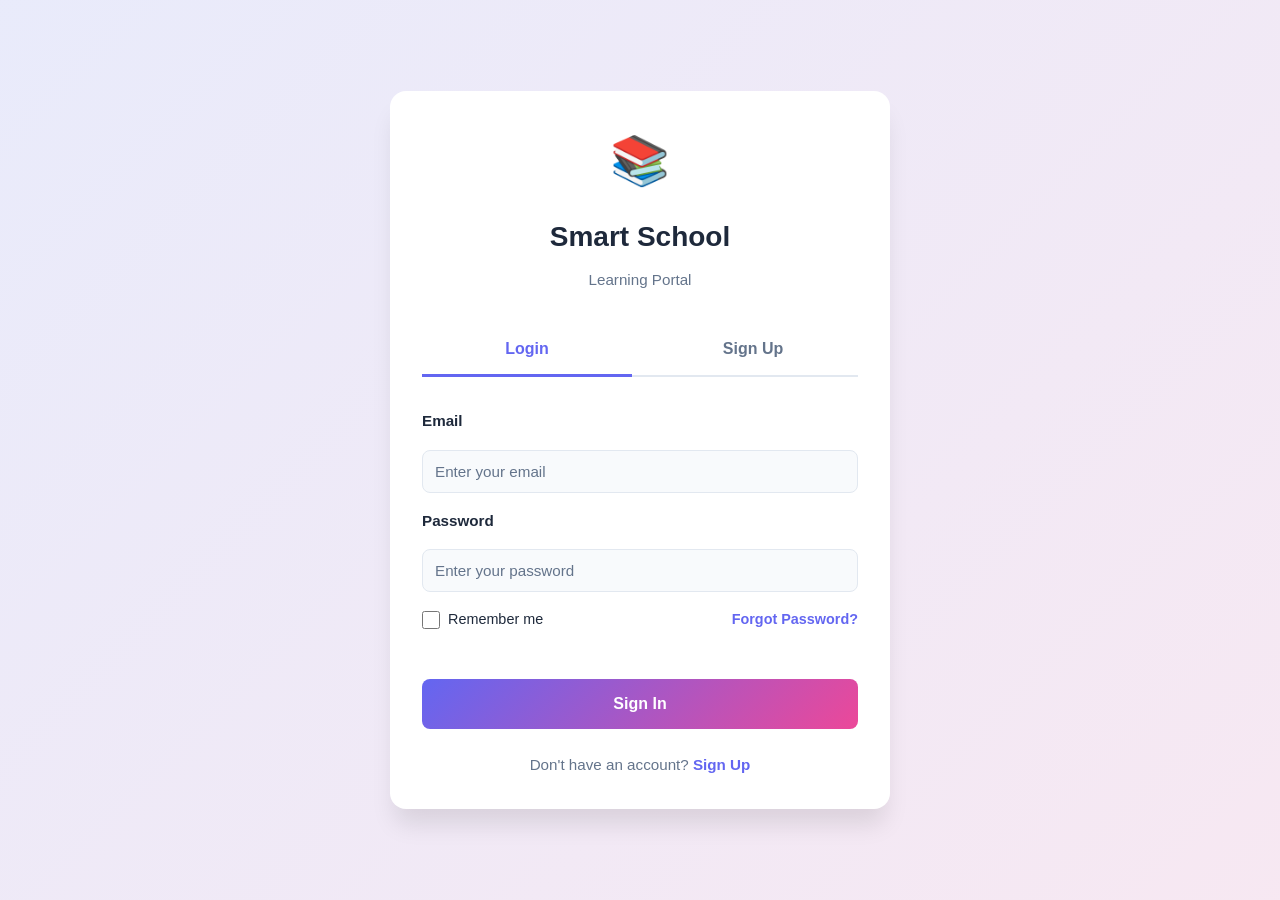
==== commit ba6911a9: "Add files via upload" ====
--- a/index.html
+++ b/index.html
@@ -27,42 +27,82 @@
                 <input type="text" class="search-box" placeholder="Search..." data-i18n="header.search" />
             </div>
 
-            <div class="header-selectors">
-                <select class="selector" id="languageSelect" data-i18n="header.language">
-                    <option value="english">English</option>
-                    <option value="tamil">Tamil</option>
-                    <option value="french">Français</option>
-                    <option value="hindi">हिंदी</option>
-                </select>
-                <select class="selector" id="countrySelect" data-i18n="header.country">
-                    <option value="india">India</option>
-                    <option value="usa">USA</option>
-                    <option value="uk">UK</option>
-                </select>
-                <select class="selector" id="themeSelect" data-i18n="header.theme">
-                    <option value="light">Light</option>
-                    <option value="dark">Dark</option>
-                    <option value="school">School</option>
-                    <option value="nature">Nature</option>
-                    <option value="space">Space</option>
-                    <option value="cartoon">Cartoon</option>
-                    <option value="rainbow">Rainbow</option>
-                </select>
-            </div>
-
-            <div class="header-actions">
-                <button class="action-btn" data-notification title="Notifications">🔔
-                    <span class="notification-badge">3</span>
+            <div class="header-right">
+                <div class="header-timer">
+                    <div class="timer-display">
+                        <span class="timer-icon">⏱️</span>
+                        <span class="timer-text" id="timerDisplay">00:00:00</span>
+                    </div>
+                </div>
+
+                <div class="header-selectors">
+                    <select class="selector" id="languageSelect" data-i18n="header.language">
+                        <option value="english" data-i18n="header.options.english">English</option>
+                        <option value="tamil" data-i18n="header.options.tamil">Tamil</option>
+                        <option value="french" data-i18n="header.options.french">Français</option>
+                        <option value="hindi" data-i18n="header.options.hindi">हिंदी</option>
+                    </select>
+                    <select class="selector" id="countrySelect" data-i18n="header.country">
+                        <option value="india" data-i18n="header.options.india">India</option>
+                        <option value="usa" data-i18n="header.options.usa">USA</option>
+                        <option value="uk" data-i18n="header.options.uk">UK</option>
+                    </select>
+                    <select class="selector" id="themeSelect" data-i18n="header.theme">
+                        <option value="light" data-i18n="header.options.light">Light</option>
+                        <option value="dark" data-i18n="header.options.dark">Dark</option>
+                        <option value="school" data-i18n="header.options.school">School</option>
+                        <option value="nature" data-i18n="header.options.nature">Nature</option>
+                        <option value="space" data-i18n="header.options.space">Space</option>
+                        <option value="cartoon" data-i18n="header.options.cartoon">Cartoon</option>
+                        <option value="rainbow" data-i18n="header.options.rainbow">Rainbow</option>
+                    </select>
+                </div>
+
+                <div class="header-actions">
+                    <button class="action-btn" data-notification title="Notifications">🔔
+                        <span class="notification-badge">3</span>
+                    </button>
+                    <button class="action-btn profile-btn" id="profileBtn" title="Profile">👤
+                        <!-- Profile Popover -->
+                        <div class="profile-popover" id="profilePopover">
+                            <div class="popover-header">
+                                <div class="user-avatar">👤</div>
+                                <div class="user-info">
+                                    <h3 class="user-name" id="userNameDisplay">User</h3>
+                                    <p class="user-email" id="userEmailDisplay">user@example.com</p>
+                                </div>
+                            </div>
+                            <div class="popover-divider"></div>
+                            <div class="popover-details">
+                                <div class="detail-item">
+                                    <span class="detail-label">Class:</span>
+                                    <span class="detail-value" id="userClassDisplay">-</span>
+                                </div>
+                                <div class="detail-item">
+                                    <span class="detail-label">Age:</span>
+                                    <span class="detail-value" id="userAgeDisplay">-</span>
+                                </div>
+                                <div class="detail-item">
+                                    <span class="detail-label">Gender:</span>
+                                    <span class="detail-value" id="userGenderDisplay">-</span>
+                                </div>
+                            </div>
+                            <div class="popover-actions">
+                                <a href="profile.html" class="popover-link">📋 View Full Profile</a>
+                                <a href="profile.html?edit=true" class="popover-link">✏️ Edit Profile</a>
+                            </div>
+                        </div>
+                    </button>
+                    <button class="action-btn" id="settingsBtn" title="Settings">⚙️</button>
+                    <button class="action-btn logout-btn" id="logoutBtn" title="Logout">🚪</button>
+                </div>
+
+                <button class="hamburger-menu">
+                    <span></span>
+                    <span></span>
+                    <span></span>
                 </button>
-                <button class="action-btn" data-profile title="Profile">👤</button>
-                <button class="action-btn" title="Settings">⚙️</button>
-            </div>
-
-            <button class="hamburger-menu">
-                <span></span>
-                <span></span>
-                <span></span>
-            </button>
+            </div>
         </div>
     </header>
 
@@ -166,13 +206,35 @@
     </main>
 
     <!-- Floating Action Button -->
-    <button class="fab" id="fabBtn">+</button>
-
-    <!-- FAB Menu -->
-    <div id="fabMenu" style="display: none; position: fixed; bottom: 100px; right: 20px; z-index: 40;">
-        <button class="fab" style="background: rgba(99, 102, 241, 0.2); color: var(--primary-color); width: 45px; height: 45px; font-size: 1.2rem;" title="Camera">📷</button>
-        <button class="fab" style="background: rgba(99, 102, 241, 0.2); color: var(--primary-color); width: 45px; height: 45px; font-size: 1.2rem; margin-top: 0.5rem;" title="Reminder">⏰</button>
-        <button class="fab" style="background: rgba(99, 102, 241, 0.2); color: var(--primary-color); width: 45px; height: 45px; font-size: 1.2rem; margin-top: 0.5rem;" title="Quiz">📝</button>
+    <button class="fab" id="fabBtn" title="Chat Assistant">💬</button>
+
+    <!-- Chatbot Window -->
+    <div id="chatbotContainer" class="chatbot-container">
+        <div class="chatbot-header">
+            <h3>🎓 Study Assistant</h3>
+            <button class="chatbot-close" id="closeChatbot">×</button>
+        </div>
+        <div class="chatbot-messages" id="chatbotMessages">
+            <div class="chat-message bot-message">
+                <div class="message-content">
+                    👋 Hello! I'm your Study Assistant. I can help you navigate through different learning activities. What would you like to do?
+                </div>
+            </div>
+        </div>
+        <div class="chatbot-input-area">
+            <div class="quick-buttons">
+                <button class="quick-btn" data-action="quiz">📝 Take Quiz</button>
+                <button class="quick-btn" data-action="puzzle">🧩 Solve Puzzle</button>
+                <button class="quick-btn" data-action="subjects">📚 Browse Subjects</button>
+                <button class="quick-btn" data-action="gallery">🖼️ Gallery</button>
+                <button class="quick-btn" data-action="rapidfire">⚡ Rapid Fire</button>
+                <button class="quick-btn" data-action="camera">📷 Camera</button>
+            </div>
+            <div class="input-wrapper">
+                <input type="text" id="chatInput" class="chat-input" placeholder="Ask me anything..." />
+                <button class="send-btn" id="sendBtn">➤</button>
+            </div>
+        </div>
     </div>
 
     <!-- Scripts -->
@@ -180,6 +242,8 @@
     <script src="js/validation.js"></script>
     <script src="js/storage.js"></script>
     <script src="js/app.js"></script>
+    <script src="js/timer.js"></script>
+    <script src="js/chatbot.js"></script>
     
     <script>
         // Initialize page with quote
@@ -205,12 +269,6 @@
                 document.getElementById('languageSelect').value = window.portal.currentLanguage;
                 document.getElementById('themeSelect').value = window.portal.currentTheme;
             }
-
-            // FAB Toggle
-            document.getElementById('fabBtn').addEventListener('click', () => {
-                const fabMenu = document.getElementById('fabMenu');
-                fabMenu.style.display = fabMenu.style.display === 'none' ? 'block' : 'none';
-            });
 
             // Check if user is logged in
             const user = StorageManager.getUser();
--- a/css/main.css
+++ b/css/main.css
@@ -68,57 +68,81 @@
   background: linear-gradient(135deg, rgba(99, 102, 241, 0.95), rgba(236, 72, 153, 0.95));
   backdrop-filter: blur(10px);
   box-shadow: var(--shadow-lg);
-  padding: 1rem 2rem;
+  padding: 0.75rem 1rem;
+  width: 100%;
+  box-sizing: border-box;
+  overflow: visible;
 }
 
 .header-container {
   display: flex;
-  justify-content: space-between;
-  align-items: center;
-  max-width: 1400px;
-  margin: 0 auto;
-  gap: 2rem;
+  justify-content: flex-start;
+  align-items: center;
+  width: 100%;
+  max-width: 100%;
+  margin: 0;
+  gap: 0.75rem;
+  box-sizing: border-box;
+  flex-wrap: nowrap;
+}
+
+/* ========== HEADER RIGHT SECTION ========== */
+.header-right {
+  display: flex;
+  align-items: center;
+  gap: 0.6rem;
+  margin-left: auto;
+  flex-shrink: 0;
 }
 
 .logo-section {
   display: flex;
   align-items: center;
-  gap: 1rem;
+  gap: 0.75rem;
   color: white;
   text-decoration: none;
+  flex-shrink: 0;
+  min-width: fit-content;
 }
 
 .logo-section h1 {
-  font-size: 1.5rem;
+  font-size: 1.2rem;
   font-weight: 700;
   margin: 0;
+  white-space: nowrap;
+  overflow: hidden;
+  text-overflow: ellipsis;
 }
 
 .logo-icon {
-  width: 40px;
-  height: 40px;
+  width: 36px;
+  height: 36px;
   background: rgba(255, 255, 255, 0.2);
-  border-radius: 10px;
+  border-radius: 8px;
   display: flex;
   align-items: center;
   justify-content: center;
-  font-size: 1.5rem;
+  font-size: 1.3rem;
+  flex-shrink: 0;
 }
 
 .header-middle {
   flex: 1;
   display: flex;
   align-items: center;
-  gap: 1.5rem;
+  gap: 0.75rem;
+  min-width: 150px;
+  max-width: 350px;
 }
 
 .search-box {
   flex: 1;
-  max-width: 400px;
+  min-width: 0;
   background: rgba(255, 255, 255, 0.15);
   border: 1px solid rgba(255, 255, 255, 0.3);
-  border-radius: 8px;
-  padding: 0.75rem 1rem;
+  border-radius: 6px;
+  padding: 0.5rem 0.75rem;
+  font-size: 0.9rem;
   color: white;
   transition: var(--transition);
 }
@@ -133,21 +157,57 @@
   border-color: rgba(255, 255, 255, 0.5);
 }
 
+/* ========== HEADER TIMER ========== */
+.header-timer {
+  display: flex;
+  align-items: center;
+  padding: 0.4rem 0.75rem;
+  background: rgba(255, 255, 255, 0.1);
+  border-radius: 6px;
+  border: 1px solid rgba(255, 255, 255, 0.2);
+  min-width: 95px;
+  flex-shrink: 0;
+  order: 1;
+}
+
+.timer-display {
+  display: flex;
+  align-items: center;
+  gap: 0.35rem;
+  color: white;
+  font-weight: 600;
+}
+
+.timer-icon {
+  font-size: 1rem;
+}
+
+.timer-text {
+  font-family: 'Courier New', monospace;
+  font-size: 0.85rem;
+  letter-spacing: 0.3px;
+}
+
 .header-selectors {
   display: flex;
   align-items: center;
-  gap: 1rem;
-  color: white;
+  gap: 0.6rem;
+  color: white;
+  flex-shrink: 0;
+  order: 2;
 }
 
 .selector {
   background: rgba(255, 255, 255, 0.15);
   border: 1px solid rgba(255, 255, 255, 0.3);
   color: white;
-  padding: 0.5rem 1rem;
-  border-radius: 8px;
+  padding: 0.4rem 0.75rem;
+  border-radius: 6px;
+  font-size: 0.85rem;
   cursor: pointer;
   transition: var(--transition);
+  min-width: fit-content;
+  white-space: nowrap;
 }
 
 .selector:hover {
@@ -157,13 +217,15 @@
 .header-actions {
   display: flex;
   align-items: center;
-  gap: 1.5rem;
-  color: white;
+  gap: 0.6rem;
+  color: white;
+  flex-shrink: 0;
+  order: 3;
 }
 
 .action-btn {
-  width: 40px;
-  height: 40px;
+  width: 36px;
+  height: 36px;
   border-radius: 50%;
   background: rgba(255, 255, 255, 0.2);
   border: none;
@@ -172,8 +234,13 @@
   display: flex;
   align-items: center;
   justify-content: center;
-  font-size: 1.2rem;
+  font-size: 1.1rem;
   transition: var(--transition);
+  position: relative;
+  flex-shrink: 0;
+}
+
+.profile-btn {
   position: relative;
 }
 
@@ -200,23 +267,184 @@
 
 .hamburger-menu {
   display: none;
-  width: 40px;
-  height: 40px;
+  width: 36px;
+  height: 36px;
   flex-direction: column;
-  justify-content: space-around;
+  justify-content: center;
+  gap: 4px;
   cursor: pointer;
   background: rgba(255, 255, 255, 0.2);
   border: none;
-  border-radius: 8px;
-  color: white;
+  border-radius: 6px;
+  color: white;
+  order: 4;
+  flex-shrink: 0;
+  padding: 0;
 }
 
 .hamburger-menu span {
-  width: 24px;
+  width: 20px;
   height: 2px;
   background: white;
   border-radius: 2px;
   transition: var(--transition);
+}
+
+.hamburger-menu:hover {
+  background: rgba(255, 255, 255, 0.3);
+}
+
+.hamburger-menu:active {
+  transform: scale(0.95);
+}
+
+/* ========== PROFILE POPOVER ========== */
+.profile-btn {
+  position: relative;
+  z-index: 101;
+}
+
+.profile-popover {
+  display: none;
+  position: fixed;
+  width: 300px;
+  background: var(--card-bg);
+  border-radius: 12px;
+  box-shadow: 0 10px 30px rgba(0, 0, 0, 0.2);
+  z-index: 1001;
+  overflow: hidden;
+  animation: slideDown 0.3s ease-out;
+  top: 60px;
+  right: 1rem;
+}
+
+.profile-popover.active {
+  display: block;
+}
+
+.popover-header {
+  padding: 15px;
+  background: linear-gradient(135deg, var(--primary-color), var(--secondary-color));
+  color: white;
+  display: flex;
+  align-items: center;
+  gap: 12px;
+}
+
+.user-avatar {
+  width: 50px;
+  height: 50px;
+  background: rgba(255, 255, 255, 0.3);
+  border-radius: 50%;
+  display: flex;
+  align-items: center;
+  justify-content: center;
+  font-size: 1.5rem;
+  flex-shrink: 0;
+}
+
+.user-info {
+  flex: 1;
+  min-width: 0;
+}
+
+.user-name {
+  font-size: 0.95rem;
+  font-weight: 700;
+  margin: 0;
+  white-space: nowrap;
+  overflow: hidden;
+  text-overflow: ellipsis;
+}
+
+.user-email {
+  font-size: 0.8rem;
+  opacity: 0.9;
+  margin: 3px 0 0 0;
+  white-space: nowrap;
+  overflow: hidden;
+  text-overflow: ellipsis;
+}
+
+.popover-divider {
+  height: 1px;
+  background: var(--border-color);
+}
+
+.popover-details {
+  padding: 12px 15px;
+  background: #f8f9fa;
+}
+
+.detail-item {
+  display: flex;
+  justify-content: space-between;
+  align-items: center;
+  margin-bottom: 10px;
+  font-size: 0.85rem;
+}
+
+.detail-item:last-child {
+  margin-bottom: 0;
+}
+
+.detail-label {
+  color: var(--text-secondary);
+  font-weight: 600;
+}
+
+.detail-value {
+  color: var(--text-primary);
+  font-weight: 500;
+  text-transform: capitalize;
+}
+
+.popover-actions {
+  padding: 10px 15px;
+  border-top: 1px solid var(--border-color);
+  display: flex;
+  flex-direction: column;
+  gap: 8px;
+}
+
+.popover-link {
+  padding: 8px 12px;
+  background: transparent;
+  color: var(--primary-color);
+  text-decoration: none;
+  border-radius: 6px;
+  font-size: 0.9rem;
+  font-weight: 600;
+  transition: all 0.2s ease;
+  display: block;
+  text-align: left;
+}
+
+.popover-link:hover {
+  background: rgba(102, 126, 234, 0.1);
+  color: var(--primary-color);
+  transform: translateX(4px);
+}
+
+.logout-btn {
+  background: rgba(239, 68, 68, 0.2);
+  transition: all 0.2s ease;
+}
+
+.logout-btn:hover {
+  background: rgba(239, 68, 68, 0.35);
+  transform: scale(1.1);
+}
+
+@keyframes slideDown {
+  from {
+    opacity: 0;
+    transform: translateY(-10px);
+  }
+  to {
+    opacity: 1;
+    transform: translateY(0);
+  }
 }
 
 /* ========== Main Content ========== */
@@ -224,6 +452,7 @@
   max-width: 1400px;
   margin: 2rem auto;
   padding: 0 2rem;
+  box-sizing: border-box;
 }
 
 /* ========== Card Styles ========== */
@@ -536,7 +765,570 @@
   transform: scale(0.95);
 }
 
-/* ========== Modal ========== */
+/* ========== CHATBOT ========== */
+.chatbot-container {
+  display: none;
+  position: fixed;
+  bottom: 90px;
+  right: 20px;
+  width: 380px;
+  height: 600px;
+  background: var(--card-bg);
+  border-radius: 16px;
+  box-shadow: 0 10px 40px rgba(0, 0, 0, 0.2);
+  z-index: 49;
+  flex-direction: column;
+  animation: slideUp 0.3s ease-out;
+  overflow: hidden;
+}
+
+.chatbot-container.active {
+  display: flex;
+}
+
+.chatbot-header {
+  background: linear-gradient(135deg, var(--primary-color), var(--secondary-color));
+  color: white;
+  padding: 1rem;
+  display: flex;
+  justify-content: space-between;
+  align-items: center;
+  flex-shrink: 0;
+}
+
+.chatbot-header h3 {
+  margin: 0;
+  font-size: 1rem;
+}
+
+.chatbot-close {
+  width: 32px;
+  height: 32px;
+  border-radius: 50%;
+  border: none;
+  background: rgba(255, 255, 255, 0.2);
+  color: white;
+  cursor: pointer;
+  font-size: 1.5rem;
+  display: flex;
+  align-items: center;
+  justify-content: center;
+  transition: all 0.2s ease;
+}
+
+.chatbot-close:hover {
+  background: rgba(255, 255, 255, 0.3);
+  transform: rotate(90deg);
+}
+
+.chatbot-messages {
+  flex: 1;
+  overflow-y: auto;
+  padding: 1rem;
+  display: flex;
+  flex-direction: column;
+  gap: 0.75rem;
+}
+
+.chat-message {
+  display: flex;
+  margin-bottom: 0.5rem;
+  animation: slideInMessage 0.3s ease-out;
+}
+
+.bot-message {
+  justify-content: flex-start;
+}
+
+.user-message {
+  justify-content: flex-end;
+}
+
+.message-content {
+  max-width: 85%;
+  padding: 0.75rem 1rem;
+  border-radius: 12px;
+  word-wrap: break-word;
+  font-size: 0.9rem;
+  line-height: 1.4;
+}
+
+.bot-message .message-content {
+  background: #f0f2f5;
+  color: var(--text-primary);
+  border-bottom-left-radius: 4px;
+}
+
+.user-message .message-content {
+  background: linear-gradient(135deg, var(--primary-color), var(--secondary-color));
+  color: white;
+  border-bottom-right-radius: 4px;
+}
+
+.chatbot-input-area {
+  padding: 1rem;
+  border-top: 1px solid var(--border-color);
+  flex-shrink: 0;
+  max-height: 200px;
+  overflow-y: auto;
+}
+
+.quick-buttons {
+  display: grid;
+  grid-template-columns: 1fr 1fr;
+  gap: 0.5rem;
+  margin-bottom: 0.75rem;
+}
+
+.quick-btn {
+  padding: 0.5rem 0.75rem;
+  background: linear-gradient(135deg, rgba(102, 126, 234, 0.1), rgba(118, 75, 162, 0.1));
+  border: 1.5px solid var(--primary-color);
+  color: var(--primary-color);
+  border-radius: 8px;
+  cursor: pointer;
+  font-size: 0.75rem;
+  font-weight: 600;
+  transition: all 0.2s ease;
+  white-space: nowrap;
+  overflow: hidden;
+  text-overflow: ellipsis;
+}
+
+.quick-btn:hover {
+  background: linear-gradient(135deg, var(--primary-color), var(--secondary-color));
+  color: white;
+  transform: translateY(-2px);
+  box-shadow: 0 4px 12px rgba(102, 126, 234, 0.3);
+}
+
+.input-wrapper {
+  display: flex;
+  gap: 0.5rem;
+}
+
+.chat-input {
+  flex: 1;
+  border: 1.5px solid var(--border-color);
+  border-radius: 8px;
+  padding: 0.6rem 0.75rem;
+  font-size: 0.9rem;
+  transition: all 0.2s ease;
+}
+
+.chat-input:focus {
+  outline: none;
+  border-color: var(--primary-color);
+  box-shadow: 0 0 0 3px rgba(102, 126, 234, 0.1);
+}
+
+.send-btn {
+  width: 36px;
+  height: 36px;
+  border-radius: 8px;
+  background: linear-gradient(135deg, var(--primary-color), var(--secondary-color));
+  color: white;
+  border: none;
+  cursor: pointer;
+  font-size: 1rem;
+  transition: all 0.2s ease;
+  display: flex;
+  align-items: center;
+  justify-content: center;
+}
+
+.send-btn:hover {
+  transform: scale(1.05);
+}
+
+.send-btn:active {
+  transform: scale(0.95);
+}
+
+@keyframes slideUp {
+  from {
+    opacity: 0;
+    transform: translateY(20px);
+  }
+  to {
+    opacity: 1;
+    transform: translateY(0);
+  }
+}
+
+@keyframes slideInMessage {
+  from {
+    opacity: 0;
+    transform: translateY(10px);
+  }
+  to {
+    opacity: 1;
+    transform: translateY(0);
+  }
+}
+
+/* ========== PROFILE PAGE ========== */
+
+.profile-header {
+  display: flex;
+  align-items: center;
+  gap: 2rem;
+  padding: 2rem !important;
+  position: relative;
+  overflow: hidden;
+}
+
+.profile-header::before {
+  content: '';
+  position: absolute;
+  top: -50%;
+  right: -50%;
+  width: 300px;
+  height: 300px;
+  background: rgba(255, 255, 255, 0.1);
+  border-radius: 50%;
+  pointer-events: none;
+}
+
+.profile-avatar-large {
+  font-size: 5rem;
+  width: 120px;
+  height: 120px;
+  display: flex;
+  align-items: center;
+  justify-content: center;
+  background: rgba(255, 255, 255, 0.2);
+  border-radius: 50%;
+  flex-shrink: 0;
+  position: relative;
+  z-index: 1;
+}
+
+.profile-header-info {
+  flex: 1;
+  position: relative;
+  z-index: 1;
+}
+
+.profile-header-info h2 {
+  margin: 0;
+  font-size: 2rem;
+  font-weight: 700;
+}
+
+.profile-subtitle {
+  margin: 0.5rem 0 0 0;
+  opacity: 0.9;
+  font-size: 1rem;
+}
+
+.profile-tagline {
+  margin: 1rem 0 0 0;
+  opacity: 0.8;
+  font-size: 0.9rem;
+  font-style: italic;
+}
+
+/* Profile Details Grid */
+.profile-details-grid {
+  display: grid;
+  grid-template-columns: repeat(auto-fit, minmax(250px, 1fr));
+  gap: 1.5rem;
+  margin-top: 1.5rem;
+}
+
+.detail-card {
+  display: flex;
+  align-items: center;
+  gap: 1rem;
+  padding: 1rem;
+  background: var(--bg-color);
+  border-radius: 12px;
+  border: 1px solid var(--border-color);
+  transition: var(--transition);
+}
+
+.detail-card:hover {
+  border-color: var(--primary-color);
+  background: rgba(99, 102, 241, 0.05);
+  transform: translateY(-2px);
+}
+
+.detail-icon {
+  font-size: 1.5rem;
+  flex-shrink: 0;
+}
+
+.detail-card p {
+  margin: 0;
+}
+
+.detail-label {
+  font-size: 0.85rem;
+  color: var(--text-secondary);
+  font-weight: 600;
+  text-transform: uppercase;
+  letter-spacing: 0.5px;
+}
+
+.detail-value {
+  font-size: 1rem;
+  color: var(--text-primary);
+  font-weight: 500;
+  margin-top: 0.25rem;
+}
+
+/* Section Header */
+.section-header {
+  display: flex;
+  justify-content: space-between;
+  align-items: center;
+  margin-bottom: 1.5rem;
+  flex-wrap: wrap;
+  gap: 1rem;
+}
+
+.section-header h3 {
+  margin: 0;
+  font-size: 1.5rem;
+}
+
+.section-actions {
+  display: flex;
+  gap: 0.75rem;
+  flex-wrap: wrap;
+}
+
+.btn-sm {
+  padding: 0.5rem 1rem;
+  font-size: 0.85rem;
+}
+
+/* Form Styles */
+.form-grid {
+  display: grid;
+  grid-template-columns: repeat(auto-fit, minmax(250px, 1fr));
+  gap: 1.5rem;
+}
+
+.form-group {
+  display: flex;
+  flex-direction: column;
+}
+
+.form-group label {
+  margin-bottom: 0.5rem;
+  font-weight: 600;
+  color: var(--text-primary);
+  font-size: 0.9rem;
+}
+
+.form-control {
+  padding: 0.75rem;
+  border: 1px solid var(--border-color);
+  border-radius: 8px;
+  font-size: 0.95rem;
+  font-family: inherit;
+  transition: var(--transition);
+  background: var(--card-bg);
+  color: var(--text-primary);
+}
+
+.form-control:focus {
+  outline: none;
+  border-color: var(--primary-color);
+  box-shadow: 0 0 0 3px rgba(99, 102, 241, 0.1);
+}
+
+.form-actions {
+  grid-column: 1 / -1;
+  display: flex;
+  gap: 1rem;
+  justify-content: flex-end;
+  margin-top: 1rem;
+}
+
+/* Actions Grid */
+.actions-grid {
+  display: grid;
+  grid-template-columns: repeat(auto-fit, minmax(280px, 1fr));
+  gap: 1.5rem;
+  margin-top: 1.5rem;
+}
+
+.action-box {
+  padding: 1.5rem;
+  background: var(--bg-color);
+  border: 2px solid var(--border-color);
+  border-radius: 12px;
+  transition: var(--transition);
+}
+
+.action-box:hover {
+  border-color: var(--primary-color);
+  box-shadow: var(--shadow-md);
+}
+
+.action-box.danger {
+  border-color: rgba(239, 68, 68, 0.3);
+  background: rgba(239, 68, 68, 0.05);
+}
+
+.action-box h4 {
+  margin: 0 0 0.5rem 0;
+  color: var(--text-primary);
+  font-size: 1.1rem;
+}
+
+.action-box p {
+  margin: 0 0 1rem 0;
+  color: var(--text-secondary);
+  font-size: 0.9rem;
+}
+
+/* Activity Styles */
+.activity-list {
+  display: flex;
+  flex-direction: column;
+  gap: 1rem;
+}
+
+.activity-item {
+  display: flex;
+  align-items: flex-start;
+  gap: 1rem;
+  padding: 1rem;
+  background: var(--bg-color);
+  border-radius: 8px;
+  border-left: 4px solid var(--primary-color);
+  transition: var(--transition);
+}
+
+.activity-item:hover {
+  background: rgba(99, 102, 241, 0.05);
+}
+
+.activity-icon {
+  font-size: 1.5rem;
+  flex-shrink: 0;
+  margin-top: 0.25rem;
+}
+
+.activity-content {
+  flex: 1;
+}
+
+.activity-title {
+  margin: 0;
+  font-weight: 600;
+  color: var(--text-primary);
+}
+
+.activity-time {
+  margin: 0.25rem 0 0 0;
+  font-size: 0.85rem;
+  color: var(--text-secondary);
+}
+
+/* ========== REMINDER TABS ========== */
+.reminder-filter-tabs {
+  display: flex;
+  gap: 0.75rem;
+  margin-bottom: 2rem;
+  flex-wrap: wrap;
+}
+
+.reminder-filter-btn {
+  padding: 0.6rem 1.2rem;
+  border: 2px solid var(--border-color);
+  background: transparent;
+  border-radius: 8px;
+  font-size: 0.9rem;
+  font-weight: 600;
+  color: var(--text-secondary);
+  cursor: pointer;
+  transition: var(--transition);
+  white-space: nowrap;
+  position: relative;
+  overflow: hidden;
+}
+
+.reminder-filter-btn::before {
+  content: '';
+  position: absolute;
+  top: 0;
+  left: -100%;
+  width: 100%;
+  height: 100%;
+  background: linear-gradient(135deg, var(--primary-color), var(--secondary-color));
+  z-index: -1;
+  transition: left 0.3s ease;
+}
+
+.reminder-filter-btn:hover {
+  border-color: var(--primary-color);
+  color: var(--primary-color);
+  transform: translateY(-2px);
+  box-shadow: var(--shadow-md);
+}
+
+.reminder-filter-btn.active {
+  border-color: var(--primary-color);
+  background: linear-gradient(135deg, var(--primary-color), var(--secondary-color));
+  color: white;
+  box-shadow: 0 4px 15px rgba(99, 102, 241, 0.4);
+}
+
+.reminder-filter-btn.active:hover {
+  transform: translateY(-4px);
+  box-shadow: 0 6px 20px rgba(99, 102, 241, 0.5);
+}
+
+/* Toast Notification */
+.toast {
+  position: fixed;
+  bottom: 2rem;
+  right: 2rem;
+  padding: 1rem 1.5rem;
+  background: var(--success-color);
+  color: white;
+  border-radius: 8px;
+  box-shadow: var(--shadow-lg);
+  z-index: 999;
+  opacity: 0;
+  transform: translateY(100px);
+  transition: all 0.3s ease;
+  pointer-events: none;
+}
+
+.toast.show {
+  opacity: 1;
+  transform: translateY(0);
+  pointer-events: auto;
+}
+
+.toast.error {
+  background: var(--danger-color);
+}
+
+.toast.info {
+  background: var(--primary-color);
+}
+
+/* Confirmation Modal */
+.confirm-modal {
+  max-width: 400px;
+}
+
+.modal-footer {
+  display: flex;
+  gap: 1rem;
+  justify-content: flex-end;
+  padding: 1.5rem;
+  border-top: 1px solid var(--border-color);
+}
+
+/* Modal Styles */
 .modal {
   display: none;
   position: fixed;
--- a/css/responsive.css
+++ b/css/responsive.css
@@ -15,6 +15,7 @@
   main {
     margin: 3rem auto;
     padding: 0 3rem;
+    box-sizing: border-box;
   }
 
   .grid-auto {
@@ -46,6 +47,7 @@
   main {
     margin: 2rem auto;
     padding: 0 2rem;
+    box-sizing: border-box;
   }
 }
 
@@ -104,6 +106,46 @@
     font-size: 14px;
   }
 
+  header {
+    padding: 0.6rem 1rem;
+  }
+
+  .header-right {
+    gap: 0.5rem;
+  }
+
+  .header-middle {
+    max-width: 200px;
+  }
+
+  .header-timer {
+    min-width: 85px;
+    padding: 0.35rem 0.6rem;
+  }
+
+  .timer-text {
+    font-size: 0.8rem;
+  }
+
+  .header-selectors {
+    gap: 0.5rem;
+  }
+
+  .selector {
+    padding: 0.35rem 0.6rem;
+    font-size: 0.8rem;
+  }
+
+  .header-actions {
+    gap: 0.5rem;
+  }
+
+  .action-btn {
+    width: 32px;
+    height: 32px;
+    font-size: 1rem;
+  }
+
   .grid-3,
   .grid-4,
   .grid-2 {
@@ -117,67 +159,16 @@
   main {
     margin: 1.5rem auto;
     padding: 0 1.5rem;
-  }
-
-  header {
-    padding: 0.75rem 1.5rem;
-  }
-
-  .header-container {
-    gap: 1rem;
-    flex-wrap: wrap;
-  }
-
-  .header-middle {
-    width: 100%;
-    order: 3;
-    gap: 0.75rem;
-  }
-
-  .search-box {
-    max-width: 100%;
-  }
-
-  .header-selectors {
-    gap: 0.5rem;
-    order: 2;
-  }
-
-  .header-actions {
-    gap: 1rem;
-  }
-
-  .action-btn {
-    width: 35px;
-    height: 35px;
-    font-size: 1rem;
-  }
-
-  .selector {
-    padding: 0.4rem 0.6rem;
+    box-sizing: border-box;
+  }
+
+  .reminder-filter-tabs {
+    gap: 0.6rem;
+  }
+
+  .reminder-filter-btn {
+    padding: 0.55rem 1rem;
     font-size: 0.85rem;
-  }
-
-  .card {
-    padding: 1.25rem;
-  }
-
-  .btn {
-    padding: 0.65rem 1.25rem;
-    font-size: 0.9rem;
-  }
-
-  .fab {
-    width: 50px;
-    height: 50px;
-    font-size: 1.25rem;
-    bottom: 1rem;
-    right: 1rem;
-  }
-
-  .modal-content {
-    max-width: 90%;
-    padding: 1.5rem;
   }
 }
 
@@ -185,6 +176,56 @@
 @media (min-width: 576px) and (max-width: 767px) {
   html {
     font-size: 13px;
+  }
+
+  header {
+    padding: 0.5rem 0.75rem;
+  }
+
+  .header-right {
+    gap: 0.4rem;
+  }
+
+  .header-middle {
+    display: none;
+  }
+
+  .header-timer {
+    min-width: 75px;
+    padding: 0.3rem 0.5rem;
+  }
+
+  .timer-text {
+    font-size: 0.7rem;
+  }
+
+  .header-selectors {
+    gap: 0.4rem;
+  }
+
+  .selector {
+    padding: 0.3rem 0.5rem;
+    font-size: 0.7rem;
+  }
+
+  .header-actions {
+    gap: 0.4rem;
+  }
+
+  .action-btn {
+    width: 30px;
+    height: 30px;
+    font-size: 0.95rem;
+  }
+
+  .hamburger-menu {
+    display: flex;
+  }
+
+  .profile-popover {
+    width: 280px;
+    right: 0.5rem;
+    top: 50px;
   }
 
   .grid-auto,
@@ -198,90 +239,16 @@
   main {
     margin: 1rem auto;
     padding: 0 1rem;
-  }
-
-  header {
-    padding: 0.75rem 1rem;
-  }
-
-  .header-container {
-    flex-wrap: wrap;
+    box-sizing: border-box;
+  }
+
+  .reminder-filter-tabs {
     gap: 0.5rem;
   }
 
-  .logo-section h1 {
-    font-size: 1.25rem;
-  }
-
-  .logo-icon {
-    width: 35px;
-    height: 35px;
-  }
-
-  .search-box {
-    display: none;
-  }
-
-  .hamburger-menu {
-    display: flex;
-  }
-
-  .header-middle {
-    display: none;
-  }
-
-  .header-selectors {
-    gap: 0.25rem;
+  .reminder-filter-btn {
+    padding: 0.5rem 0.8rem;
     font-size: 0.8rem;
-  }
-
-  .selector {
-    padding: 0.35rem 0.5rem;
-    font-size: 0.8rem;
-  }
-
-  .action-btn {
-    width: 32px;
-    height: 32px;
-    font-size: 0.9rem;
-  }
-
-  .card {
-    padding: 1rem;
-  }
-
-  .card-title {
-    font-size: 1.1rem;
-  }
-
-  .card-icon {
-    font-size: 1.75rem;
-  }
-
-  .btn {
-    padding: 0.6rem 1rem;
-    font-size: 0.85rem;
-  }
-
-  .fab {
-    width: 48px;
-    height: 48px;
-    font-size: 1.2rem;
-    bottom: 1rem;
-    right: 1rem;
-  }
-
-  .modal-content {
-    max-width: 95%;
-    padding: 1.25rem;
-  }
-
-  table {
-    font-size: 0.85rem;
-  }
-
-  td, th {
-    padding: 0.75rem;
   }
 }
 
@@ -289,6 +256,104 @@
 @media (max-width: 575px) {
   html {
     font-size: 12px;
+  }
+
+  header {
+    padding: 0.5rem 0.5rem;
+    position: fixed;
+    top: 0;
+    width: 100%;
+    z-index: 100;
+    box-sizing: border-box;
+  }
+
+  body {
+    padding-top: 50px;
+  }
+
+  .header-container {
+    gap: 0.25rem;
+    width: 100%;
+    box-sizing: border-box;
+  }
+
+  .logo-section {
+    gap: 0.4rem;
+    min-width: fit-content;
+    flex-shrink: 0;
+  }
+
+  .logo-section h1 {
+    font-size: 0.9rem;
+    display: none;
+  }
+
+  .logo-icon {
+    width: 28px;
+    height: 28px;
+    font-size: 1rem;
+  }
+
+  .header-middle {
+    display: none;
+  }
+
+  .search-box {
+    display: none;
+  }
+
+  .header-right {
+    gap: 0.35rem;
+  }
+
+  .header-timer {
+    min-width: 68px;
+    padding: 0.25rem 0.4rem;
+    font-size: 0.75rem;
+    order: 2;
+    flex-shrink: 0;
+  }
+
+  .timer-text {
+    font-size: 0.65rem;
+  }
+
+  .timer-icon {
+    font-size: 0.85rem;
+  }
+
+  .header-selectors {
+    display: none;
+    gap: 0.25rem;
+  }
+
+  .selector {
+    padding: 0.3rem 0.4rem;
+    font-size: 0.7rem;
+  }
+
+  .header-actions {
+    gap: 0.35rem;
+    order: 3;
+    flex-shrink: 0;
+  }
+
+  .action-btn {
+    width: 28px;
+    height: 28px;
+    font-size: 0.9rem;
+  }
+
+  .hamburger-menu {
+    display: flex;
+    order: 4;
+  }
+
+  .profile-popover {
+    width: calc(100vw - 20px) !important;
+    right: -120px !important;
+    left: auto;
+    max-width: 280px;
   }
 
   .grid-auto,
@@ -302,50 +367,7 @@
   main {
     margin: 1rem auto;
     padding: 0 1rem;
-  }
-
-  header {
-    padding: 0.75rem 1rem;
-    position: fixed;
-    top: 0;
-    width: 100%;
-    z-index: 100;
-  }
-
-  body {
-    padding-top: 60px;
-  }
-
-  .header-container {
-    gap: 0.5rem;
-  }
-
-  .logo-section {
-    gap: 0.5rem;
-  }
-
-  .logo-section h1 {
-    font-size: 1rem;
-    display: none;
-  }
-
-  .logo-icon {
-    width: 32px;
-    height: 32px;
-    font-size: 1.25rem;
-  }
-
-  .header-middle {
-    display: none;
-  }
-
-  .search-box {
-    display: none;
-  }
-
-  .hamburger-menu {
-    display: flex;
-    order: 3;
+    box-sizing: border-box;
   }
 
   .header-selectors {
@@ -363,6 +385,22 @@
     font-size: 0.9rem;
   }
 
+  .profile-popover {
+    width: calc(100vw - 20px);
+    right: 10px !important;
+    top: 50px !important;
+    left: auto;
+    max-width: 280px;
+  }
+
+  .grid-auto,
+  .grid-2,
+  .grid-3,
+  .grid-4 {
+    grid-template-columns: 1fr;
+    gap: 1rem;
+  }
+
   .card {
     padding: 0.75rem;
   }
@@ -382,7 +420,8 @@
   .btn {
     padding: 0.5rem 0.75rem;
     font-size: 0.75rem;
-    width: 100%;
+    width: auto;
+    display: inline-flex;
   }
 
   .btn-primary,
@@ -390,7 +429,18 @@
   .btn-outline,
   .btn-danger,
   .btn-success {
-    width: 100%;
+    width: auto;
+    display: inline-flex;
+  }
+
+  .reminder-filter-tabs {
+    gap: 0.4rem;
+    margin-bottom: 1.5rem;
+  }
+
+  .reminder-filter-btn {
+    padding: 0.4rem 0.7rem;
+    font-size: 0.75rem;
   }
 
   .fab {
@@ -446,6 +496,44 @@
     height: 6px;
   }
 
+  /* ========== CHATBOT MOBILE ========== */
+  .chatbot-container {
+    width: calc(100vw - 20px) !important;
+    height: 500px !important;
+    right: 10px !important;
+    left: 10px !important;
+  }
+
+  .chatbot-messages {
+    padding: 0.75rem;
+  }
+
+  .message-content {
+    max-width: 90%;
+    font-size: 0.85rem;
+  }
+
+  .quick-buttons {
+    grid-template-columns: 1fr;
+    gap: 0.4rem;
+  }
+
+  .quick-btn {
+    padding: 0.4rem 0.5rem;
+    font-size: 0.7rem;
+  }
+
+  .chat-input {
+    padding: 0.5rem;
+    font-size: 0.85rem;
+  }
+
+  .send-btn {
+    width: 32px;
+    height: 32px;
+    font-size: 0.9rem;
+  }
+
   .gap-1 { gap: 0.25rem; }
   .gap-2 { gap: 0.5rem; }
   .gap-3 { gap: 1rem; }
@@ -510,6 +598,12 @@
   .btn {
     padding: 0.4rem 0.6rem;
     font-size: 0.7rem;
+  }
+
+  /* Reminder Filter Buttons */
+  .reminder-filter-btn {
+    padding: 0.5rem 0.9rem;
+    font-size: 0.8rem;
   }
 }
 
